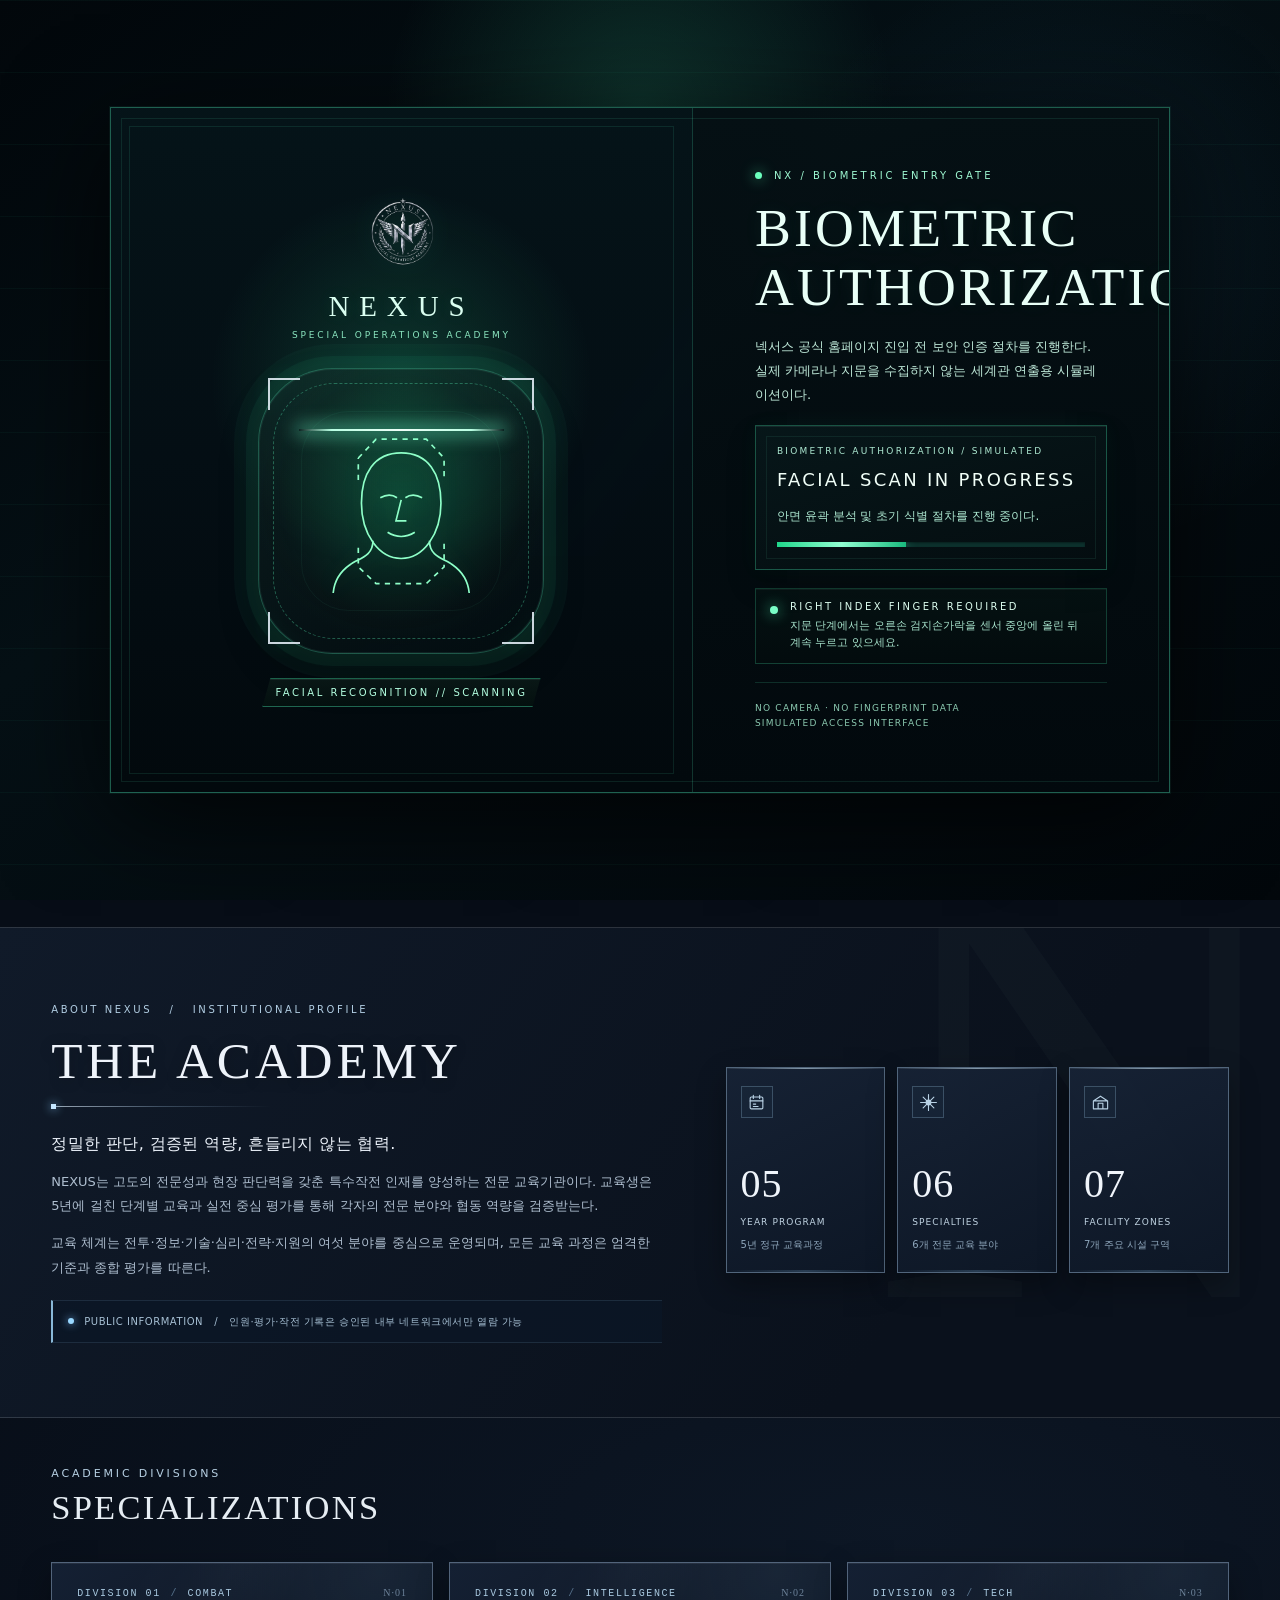
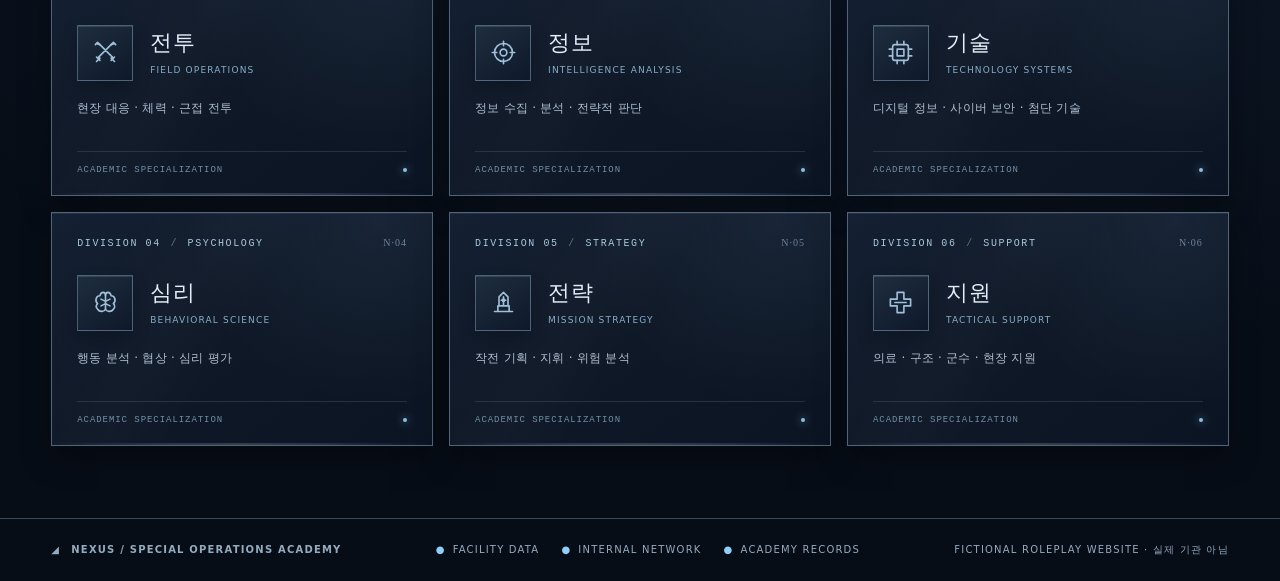
==== index.html @ c15af8bb "Update index.html" ====
<!doctype html><html lang="ko"><head><meta charset="UTF-8"><meta name="viewport" content="width=device-width,initial-scale=1"><meta name="description" content="NEXUS Special Operations Academy — fictional immersive academy website"><title>NEXUS | Special Operations Academy</title><style>
:root{color-scheme:dark;--navy:#070d17;--panel:#101927;--edge:#394a5c;--steel:#d9e1eb;--blue:#99bed8}*{box-sizing:border-box}html{scroll-behavior:smooth}body{margin:0;background:#070d17;color:#e6edf3;font-family:system-ui,-apple-system,'Pretendard','Noto Sans KR',sans-serif}a{color:inherit;text-decoration:none}button{font:inherit;cursor:pointer}button:focus-visible,a:focus-visible{outline:2px solid #addcff;outline-offset:3px}.header{height:74px;border-bottom:1px solid #ffffff26;display:flex;align-items:center;justify-content:space-between;padding:0 clamp(18px,4vw,68px);background:#080e18f5;gap:18px;position:sticky;top:0;z-index:40;backdrop-filter:blur(14px);overflow:visible}.identity{display:flex;align-items:center;gap:13px;min-width:0}.identity img{width:52px;height:52px;object-fit:contain;object-position:center;display:block;padding:4px}.identity strong{display:block;font:25px Georgia,serif;letter-spacing:.23em;font-weight:400}.identity small{display:block;letter-spacing:.2em;font-size:8px;color:#adbfcb}.navigation{display:flex;align-items:center;gap:clamp(15px,2vw,32px);font-size:12px;color:#b6c5d2}.navigation a:hover{color:white}.access{border:1px solid #778a9e;padding:12px 19px;white-space:nowrap;color:#f0f4f8;font-size:12px;background:#17203170}.access:hover,.primary:hover{background:#284258}.menu{display:none;color:white;background:transparent;border:1px solid #4d6578;padding:7px 10px}.wrap{max-width:1450px;margin:auto;padding:0 clamp(20px,4vw,62px)}.kicker{font-size:11px;letter-spacing:.28em;color:#a9bfd0}.outline-button{padding:13px 24px;border:1px solid #8da6b8;background:#0c1928ad;letter-spacing:.08em;font-size:12px;display:inline-flex;align-items:center;gap:20px}.outline-button:hover{background:#24415a}.section-heading{padding:50px 0 23px;display:flex;align-items:end;justify-content:space-between;gap:15px}.section-heading h2{font:32px Georgia,serif;letter-spacing:.08em;font-weight:400;margin:7px 0}.section-heading p{font-size:12px;color:#a7b6c6}.footer{border-top:1px solid #38485d;display:flex;flex-wrap:wrap;gap:12px;align-items:center;justify-content:space-between;padding:24px clamp(20px,4vw,68px);color:#94aabf;font-size:10px;letter-spacing:.12em}.foot-dots{display:flex;gap:22px;flex-wrap:wrap}.foot-dots span:before{content:'●';color:#8fcefa;margin-right:7px}.fiction{font-size:10px;color:#8197aa;line-height:1.6}@media(max-width:970px){.navigation{display:none}.menu{display:block}.navigation.open{display:flex;position:absolute;top:74px;right:0;left:0;flex-direction:column;align-items:stretch;padding:20px;background:#0b1420;border-bottom:1px solid #3c5265}.header{gap:10px}.access{padding:10px}.identity strong{font-size:19px}}@media(max-width:600px){.identity small{display:none}.identity img{width:40px;height:40px;padding:3px}.identity strong{font-size:17px}.header{height:65px}.navigation.open{top:65px}.access{font-size:10px;padding:9px}.section-heading h2{font-size:25px}}

.hero{min-height:575px;position:relative;background:#07101a;overflow:hidden;border-bottom:1px solid #35475a}.hero-img{position:absolute;inset:0 0 0 38%;background:url('images/site/academy-exterior.webp') center center/cover no-repeat;filter:saturate(.72)}.hero:after{content:'';position:absolute;inset:0;background:linear-gradient(90deg,#070d19 4%,#0c1421f5 33%,#091522b0 57%,#00000015 100%),linear-gradient(0deg,#060d18 0%,transparent 45%)}.hero-content{position:relative;z-index:1;padding:95px clamp(20px,7vw,118px) 100px;max-width:920px}.brand-large{display:flex;align-items:center;gap:24px}.brand-large img{width:165px;max-width:28vw;object-fit:contain;filter:drop-shadow(0 0 25px #ffffff13)}.brand-large h1{font:clamp(47px,6.5vw,87px) Georgia,serif;font-weight:400;letter-spacing:.16em;margin:0}.brand-large p{letter-spacing:.34em;color:#b6c0ce;font-size:10px}.hero h2{font-size:clamp(23px,2.7vw,34px);font-weight:500;margin:37px 0 12px}.hero-copy{color:#bac7d2;font-size:13px;line-height:1.9;max-width:490px}.hero-actions{display:flex;gap:12px;flex-wrap:wrap;margin-top:27px}.primary{border:1px solid #adc5db;background:#2b455c;color:#f4f8ff;padding:15px 24px;font-size:12px;letter-spacing:.07em}.tiles{display:grid;grid-template-columns:repeat(5,minmax(0,1fr));gap:10px;padding-top:23px;padding-bottom:32px}.tile{min-width:0;background:#101826;border:1px solid #455267;transition:transform .2s,border-color .2s}.tile:hover{transform:translateY(-4px);border-color:#9bc6e4}.tile img{width:100%;height:175px;object-fit:cover;filter:saturate(.62)}.tile-text{padding:17px 14px;display:flex;justify-content:space-between;gap:5px;align-items:center}.tile strong{font-size:14px}.tile small{display:block;margin-top:5px;color:#93a7bb;font-size:9px;letter-spacing:.09em} .tile-icon{color:#9cc3de}.about{border-top:1px solid #ffffff22;border-bottom:1px solid #ffffff22;background:linear-gradient(145deg,#101927,#0a111c);padding:55px 0}.about-grid{display:grid;grid-template-columns:1.1fr 1fr;gap:70px;align-items:center}.about h2{font:clamp(30px,4vw,54px) Georgia,serif;font-weight:400;letter-spacing:.06em;margin:12px 0 26px}.about p{font-size:14px;color:#afbfce;line-height:2}.about-list{display:grid;grid-template-columns:repeat(3,1fr);gap:12px}.about-list>div{border:1px solid #364a60;background:#111e2f;padding:27px 18px}.about-list b{font:29px Georgia,serif;display:block}.about-list span{font-size:10px;color:#a4b5c3}.divisions{display:grid;grid-template-columns:repeat(3,1fr);gap:12px;margin-bottom:56px}.division{padding:24px;border:1px solid #36485e;background:#101927}.division span{display:block;font-size:11px;letter-spacing:.2em;color:#9fc0d8}.division h3{font-size:18px;font-weight:500;margin:13px 0 7px}.division p{font-size:12px;line-height:1.8;color:#9eb1c1;margin:0}@media(max-width:950px){.tiles{grid-template-columns:repeat(3,1fr)}.about-grid{grid-template-columns:1fr;gap:20px}.hero-img{left:15%}}@media(max-width:650px){.tiles{grid-template-columns:repeat(2,1fr)}.tile img{height:145px}.divisions{grid-template-columns:1fr}.hero{min-height:560px}.hero-img{left:0;opacity:.48}.hero-content{padding-top:84px}.brand-large{gap:12px}.brand-large img{width:91px}.brand-large h1{font-size:43px}.brand-large p{font-size:7px}.about-list{grid-template-columns:repeat(3,1fr)}.about-list>div{padding:16px 10px}.about-list b{font-size:23px}}

/* v4.1 — Visual Refinement: clean brand, brighter architecture, compact hero */
.header{height:70px;background:#080e18ed;box-shadow:0 6px 28px #0004}
.identity img{width:45px;height:45px;object-fit:contain}
.hero{min-height:474px;background:#0a121e}
.hero-img{inset:0 0 0 34%;background-position:center 44%;filter:brightness(1.23) contrast(1.035) saturate(.78)}
.hero:after{background:linear-gradient(90deg,#080e19 0%,#0b1420f5 27%,#0a1320b8 45%,#0a142141 66%,#07101a08 100%),linear-gradient(0deg,#08101a66 0%,transparent 24%)}
.hero-content{padding:66px clamp(20px,6vw,105px) 64px;max-width:790px}
.brand-large{gap:23px}
.brand-large img{width:141px;max-width:23vw;aspect-ratio:1;object-fit:contain;filter:drop-shadow(0 5px 24px #b2cfe51c)}
.brand-large h1{font-size:clamp(48px,5.5vw,74px);letter-spacing:.14em;text-shadow:0 3px 25px #050a1099}
.brand-large p{font-size:9px;letter-spacing:.26em}
.hero h2{font-size:clamp(21px,2.1vw,29px);margin:27px 0 10px;letter-spacing:.015em}
.hero-copy{font-size:12.5px;line-height:1.85;color:#d0d9e3;max-width:460px}
.hero-actions{margin-top:23px}
.hero-actions a{transition:background .2s,box-shadow .2s,transform .2s}
.hero-actions a:hover{box-shadow:0 0 18px #8ccaff3a;transform:translateY(-2px)}
.navigation a{transition:color .2s,text-shadow .2s}
.navigation a:hover{text-shadow:0 0 14px #9ad8ff80}
.tiles{padding-top:14px}
.tile{position:relative;overflow:hidden;box-shadow:0 7px 25px #0002}
.tile:after{content:'';position:absolute;bottom:0;left:25%;right:25%;height:1px;background:#88caff70;opacity:0;transition:opacity .2s}
.tile:hover:after{opacity:1}
.tile img{display:block;transition:transform .35s ease,filter .35s ease}
.tile:hover img{transform:scale(1.04);filter:saturate(.8) brightness(1.13)}
@media(max-width:970px){.hero-img{left:16%}.header{height:70px}.navigation.open{top:70px}}
@media(max-width:650px){.hero{min-height:540px}.hero-img{inset:0;opacity:.78;background-position:60% 50%}.hero:after{background:linear-gradient(90deg,#08101aeF 0%,#08101aC8 57%,#08101a70 100%),linear-gradient(0deg,#08101adf 0%,transparent 55%)}.hero-content{padding:85px 23px 55px}.brand-large img{width:90px;max-width:none}.brand-large h1{font-size:44px}.brand-large p{font-size:7px}.hero h2{margin-top:32px}.tiles{padding-top:16px}}
@media(prefers-reduced-motion:reduce){.tile,.tile img,.navigation a,.hero-actions a{transition:none}}

/* NEXUS 4.2 — editorial refinement / immersive interface */
:root{--ice:#b3d9f2;--midnight:#080f1a}
body{background:radial-gradient(ellipse 90% 20% at 70% 70%,#13223577,transparent),#070d17}
.header{height:72px;border-bottom:1px solid #9ab7d02c;box-shadow:0 5px 28px #030811aa}
.identity img{width:48px;height:48px;filter:drop-shadow(0 0 9px #8baec72a)}
.navigation a{position:relative;padding:27px 0 25px;letter-spacing:.035em}
.navigation a:after{content:'';position:absolute;bottom:0;left:15%;right:15%;height:1px;background:#a9d5f5;opacity:0;transform:scaleX(.45);transition:opacity .25s,transform .25s;box-shadow:0 0 10px #9ed1f3}
.navigation a:hover:after,.navigation a[aria-current=page]:after{opacity:1;transform:scaleX(1)}
.navigation a[aria-current=page]{color:#eef6ff}
.access{border-color:#6a8299;background:linear-gradient(110deg,#152538aa,#0a1422aa);transition:border-color .2s,box-shadow .2s}
.access:hover{border-color:#accfe6;box-shadow:0 0 18px #a7d4f522}
.hero{min-height:510px;isolation:isolate}
.hero-img{inset:0 0 0 33%;background-position:50% 42%;filter:brightness(1.24) contrast(1.06) saturate(.75);transform:scale(1.015)}
.hero:after{background:linear-gradient(90deg,#070d18 0%,#0a1421fa 24%,#0a1626d7 39%,#09172669 60%,#07101905 100%),linear-gradient(0deg,#07101ac9 0%,transparent 19%,transparent 85%,#060c1422 100%)}
.hero-content{padding:66px clamp(24px,5.6vw,105px) 57px;max-width:835px}
.hero-overline{display:flex;align-items:center;gap:11px;font-size:10px;letter-spacing:.22em;color:#9cc6df;margin-bottom:29px}
.hero-overline:before{content:'';width:27px;height:1px;background:#8bbbd7;box-shadow:0 0 10px #8bbbd7}
.brand-large{gap:23px}
.brand-large img{width:142px;max-width:25vw;opacity:.95}
.brand-large h1{font-size:clamp(48px,5.7vw,77px);letter-spacing:.15em}
.hero h2{font-size:clamp(25px,2.5vw,35px);letter-spacing:.075em;margin:30px 0 13px;font-weight:400}
.hero-copy{line-height:2;font-size:13px;color:#d6e1ea}
.hero-actions{margin-top:27px}
.hero-actions a{min-width:171px;justify-content:space-between;letter-spacing:.08em}
.primary{background:linear-gradient(105deg,#34516a,#263d54);border-color:#96bad4}
.hero-caption{position:absolute;bottom:22px;right:clamp(20px,3vw,56px);z-index:2;font-size:9px;letter-spacing:.15em;color:#d6e6f0bd;text-shadow:0 1px 7px #000}
.statusbar{border-bottom:1px solid #52667d64;background:linear-gradient(90deg,#0b1422,#101d2e,#0a1421);}
.status-inner{min-height:55px;display:flex;align-items:center;justify-content:space-between;gap:15px;flex-wrap:wrap;padding:12px clamp(20px,4vw,68px);max-width:1600px;margin:0 auto}
.status-title{font-family:Georgia,serif;font-size:14px;letter-spacing:.13em;color:#e3edf4;white-space:nowrap}
.status-items{display:flex;gap:clamp(12px,2.7vw,38px);flex-wrap:wrap}
.status-items span{color:#a9bdce;font-size:9px;letter-spacing:.1em;white-space:nowrap}
.status-items span:before{content:'';display:inline-block;width:5px;height:5px;background:#a2d7ff;border-radius:50%;margin-right:10px;box-shadow:0 0 8px #91cdfa}
.status-level{font-size:10px;letter-spacing:.2em;color:#a8c6dd;white-space:nowrap}
.section-heading{padding:44px 0 21px}
.section-heading h2{font-size:clamp(26px,2.7vw,37px)}
.tiles{gap:13px;padding-top:8px;padding-bottom:54px}
.tile{background:#111c2b;border-color:#3f5067;box-shadow:0 15px 34px #01060e66}
.tile:before{content:'';position:absolute;inset:0;z-index:1;pointer-events:none;border-top:1px solid #b2d3e835;opacity:.8}
.tile img{height:190px;filter:brightness(.87) saturate(.7)}
.tile:hover{box-shadow:0 14px 33px #000a,0 0 22px #88bff02b}
.tile-text{min-height:78px;padding:17px 14px}
.tile small{font-size:9px;line-height:1.5}
.tile-index{font:10px Georgia,serif;color:#9bb9ca;margin-right:6px;opacity:.8}
.about{position:relative;overflow:hidden}
.about:before{content:'N';position:absolute;right:-32px;top:-190px;font:600px Georgia,serif;color:#d5e7f406;pointer-events:none}
.about-list>div{transition:background .2s,border-color .2s}
.about-list>div:hover{background:#183048;border-color:#769eb9}
.division{transition:border-color .2s,transform .2s,background .2s}
.division:hover{border-color:#84b9d9;background:#15283d;transform:translateY(-3px)}
.division h3{color:#eaf2fa}
@media(max-width:970px){.navigation a{padding:10px 0}.hero-img{left:16%}.hero-content{max-width:730px}.status-inner{justify-content:center}}
@media(max-width:650px){.hero{min-height:575px}.hero-content{padding:50px 23px 58px}.hero-overline{font-size:8px;margin-bottom:22px}.hero-img{inset:0;opacity:.8}.hero:after{background:linear-gradient(90deg,#07101aef 0%,#07101adb 50%,#07101a77 100%),linear-gradient(0deg,#07101ad7 0%,transparent 65%)}.brand-large{gap:12px}.brand-large img{width:94px}.brand-large h1{font-size:clamp(37px,10vw,47px)}.brand-large p{letter-spacing:.15em}.hero h2{margin-top:34px;font-size:25px}.hero-caption{display:none}.status-inner{align-items:flex-start;justify-content:flex-start;padding:17px 23px}.status-items{gap:12px 20px}.status-level{display:none}.tiles{gap:10px}.tile img{height:137px}.tile-text{min-height:88px;padding:12px 10px}.tile strong{font-size:12px}.tile small{font-size:8px}.section-heading{align-items:flex-start;flex-direction:column}.section-heading p{margin:0}}
@media(prefers-reduced-motion:reduce){.navigation a:after,.division,.access{transition:none}}

/* v4.3 — exact hero size, image framing and safe emblem padding */
@media(min-width:971px){
.hero{min-height:0;height:392px;max-height:392px}
.hero-content{box-sizing:border-box;height:100%;padding:24px clamp(30px,4.6vw,82px) 22px;display:flex;flex-direction:column;justify-content:center;max-width:730px}
.hero-overline{margin-bottom:10px;font-size:10px}
.brand-large{gap:10px;flex-shrink:0}
.brand-large img{width:96px;height:96px;max-width:none;object-fit:contain;object-position:center;opacity:1;flex-shrink:0;padding:8px;background:transparent}
.brand-large h1{font-size:clamp(44px,4.5vw,66px);letter-spacing:.11em;line-height:1.02}
.brand-large p{margin-top:8px;font-size:8px;letter-spacing:.22em}
.hero h2{margin:14px 0 6px;font-size:clamp(22px,1.95vw,29px);line-height:1.15}
.hero-copy{font-size:11.5px;line-height:1.52;margin:0;max-width:450px}
.hero-actions{margin-top:12px}
.hero-actions a{padding:10px 16px;font-size:11px}
.hero-caption{bottom:10px;font-size:8px}
}
.hero-img{inset:0 0 0 36%;background-position:center 45%;background-size:cover;filter:brightness(1.02) contrast(1.03);transform:none}
.hero:after{background:linear-gradient(90deg,#070d18 0%,#08111cf2 24%,#08111dc9 41%,#07111b52 60%,#07101900 84%),linear-gradient(0deg,#070d184d 0%,transparent 18%)}
.identity img{object-fit:contain;overflow:visible}
@media (min-width:651px) and (max-width:970px){.hero{min-height:0;height:420px;max-height:420px}.hero-content{padding:28px 26px 24px}.brand-large img{width:86px;height:86px;object-fit:contain}.brand-large h1{font-size:48px}.hero h2{font-size:24px}}
@media(max-width:650px){.hero{height:auto;min-height:0}.hero-content{padding:48px 20px 42px}.hero-img{inset:0;filter:none;transform:none;background-position:62% 48%}.hero:after{background:linear-gradient(90deg,#07101aef 0%,#07101ae5 45%,#07101a9d 100%),linear-gradient(0deg,#07101ac7 0%,transparent 45%)}.brand-large img{width:80px;height:80px;object-fit:contain}.brand-large h1{font-size:38px}.hero-copy{font-size:11.5px;line-height:1.55}.hero-actions a{padding:10px 14px}}

/* NEXUS v4.5: final overrides — genuine compact banner, independent logo sizing */
.header .identity{gap:11px;flex-shrink:0;overflow:visible}
.header .identity img{display:block;width:48px;height:48px;min-width:48px;padding:0;object-fit:contain;object-position:center;flex-shrink:0}
.hero{height:340px !important;min-height:340px !important;max-height:340px !important;overflow:hidden}
.hero-img{inset:0 0 0 33%;background-image:url('images/site/academy-entrance-hq.png');background-size:cover;background-position:48% 50%;filter:none;transform:none}
.hero:after{background:linear-gradient(90deg,#070d18 0%,#08111cfb 24%,#08111dd9 40%,#07111b65 61%,#07101900 88%)}
.hero-content{height:100%;padding:18px clamp(28px,4.4vw,75px) 20px;max-width:720px;justify-content:center;overflow:visible}
.hero-overline{margin-bottom:8px;font-size:9px;line-height:1.2}
.brand-large{gap:10px;align-items:center;overflow:visible}
.brand-large img{display:block;width:104px;height:104px;min-width:104px;max-width:none;padding:0;object-fit:contain;object-position:center;filter:none;flex-shrink:0}
.brand-large h1{font-size:clamp(42px,4.1vw,62px);line-height:1;letter-spacing:.12em}
.brand-large p{font-size:8px;letter-spacing:.2em;margin:7px 0 0}
.hero h2{margin:9px 0 6px;font-size:clamp(21px,1.85vw,27px);line-height:1.12}
.hero-copy{font-size:11px;line-height:1.5;margin:0}
.hero-actions{margin-top:11px;gap:10px}
.hero-actions a{padding:9px 15px;font-size:11px;min-width:154px}
.hero-caption{bottom:10px;font-size:8px}
@media(min-width:651px) and (max-width:970px){
 .hero{height:365px !important;min-height:365px !important;max-height:365px !important}
 .hero-content{padding:18px 26px 20px;max-width:650px}
 .hero-img{inset:0 0 0 26%}
 .brand-large img{width:90px;height:90px;min-width:90px}
 .brand-large h1{font-size:49px}
}
@media(max-width:650px){
 .header .identity img{width:38px;height:38px;min-width:38px}
 .hero{height:auto !important;min-height:410px !important;max-height:none !important}
 .hero-img{inset:0;background-position:58% 50%;opacity:.7}
 .hero:after{background:linear-gradient(90deg,#07101af7 0%,#07101ae5 52%,#07101a9d 100%),linear-gradient(0deg,#07101acb,transparent 55%)}
 .hero-content{min-height:410px;padding:38px 21px 42px;max-width:100%}
 .hero-overline{font-size:8px;margin-bottom:13px}
 .brand-large img{width:81px;height:81px;min-width:81px}
 .brand-large h1{font-size:clamp(36px,9.8vw,45px)}
 .brand-large p{font-size:7px;letter-spacing:.12em}
 .hero h2{margin-top:18px;font-size:23px}
 .hero-copy{font-size:11px}
 .hero-actions a{min-width:0;padding:10px 13px}
}

/* v4.6 — remove status strip and slogan; display a complete seal */
.hero{height:332px!important;min-height:332px!important;max-height:332px!important}
.hero-content{padding-top:22px!important;padding-bottom:19px!important;justify-content:center}
.hero-overline{margin-bottom:14px!important}
.brand-large{gap:12px!important}
.brand-large img{width:104px!important;height:104px!important;min-width:104px!important;padding:0!important;object-fit:contain!important;filter:drop-shadow(0 2px 8px #d9e9f31b)!important}
.hero-copy{margin-top:18px!important;font-size:12px!important;line-height:1.75!important}
.hero-actions{margin-top:16px!important}
.header .identity img{width:54px!important;height:54px!important;min-width:54px!important;padding:0!important;object-fit:contain!important;filter:none!important}
.identity{gap:12px}
@media(min-width:651px) and (max-width:970px){.hero{height:350px!important;min-height:350px!important;max-height:350px!important}.brand-large img{width:90px!important;height:90px!important;min-width:90px!important}}
@media(max-width:650px){.hero{height:auto!important;min-height:360px!important;max-height:none!important}.hero-content{padding:44px 22px 46px!important}.brand-large img{width:80px!important;height:80px!important;min-width:80px!important}.header .identity img{width:42px!important;height:42px!important;min-width:42px!important}.hero-copy{margin-top:17px!important}}

/* v4.7 — metallic NEXUS wordmark refinement (reference-inspired).
   CSS text, not a raster crop: remains crisp at all screen sizes. */
.identity strong,
.brand-large h1{
  font-family: "Palatino Linotype", "Book Antiqua", "Times New Roman", Georgia, serif !important;
  font-weight: 400 !important;
  background:linear-gradient(165deg,#f9fbff 5%,#c9d0db 35%,#eef2f8 53%,#8d98aa 80%,#e6eaf0 100%);
  -webkit-background-clip:text;
  background-clip:text;
  color:transparent !important;
  -webkit-text-fill-color:transparent;
  text-shadow:none !important;
  filter:drop-shadow(0 2px 2px rgba(0,0,0,.36));
}
.identity strong{
  font-size:26px !important;
  letter-spacing:.29em !important;
  line-height:1.12 !important;
  white-space:nowrap;
}
.brand-large h1{
  font-size:clamp(48px,4.35vw,68px) !important;
  letter-spacing:.245em !important;
  line-height:1.14 !important;
  padding:0 .06em 3px 0;
  white-space:nowrap;
}
.identity small,
.brand-large p{
  letter-spacing:.26em !important;
  color:#b8c6d5 !important;
}
@media (min-width:651px) and (max-width:970px){
  .brand-large h1{font-size:clamp(40px,5.3vw,55px)!important;letter-spacing:.18em!important}
  .identity strong{font-size:21px!important;letter-spacing:.2em!important}
}
@media(max-width:650px){
  .brand-large h1{font-size:clamp(35px,9vw,45px)!important;letter-spacing:.10em!important}
  .identity strong{font-size:17px!important;letter-spacing:.18em!important}
}


/* v4.8 / custom metallic wordmark / image-based, not a generic typeface */
.header .identity{gap:10px!important;align-items:center}
.header .identity .metal-wordmark-header{display:block;width:202px;height:auto;max-height:58px;object-fit:contain;object-position:left center;padding:0;min-width:0;filter:drop-shadow(0 1px 4px #c9d7e522)}
.brand-large{gap:14px!important;align-items:center;min-width:0}
.brand-large .metal-wordmark-hero{display:block;width:min(385px,38vw);height:auto;max-height:150px;max-width:none;min-width:0;padding:0;object-fit:contain;object-position:left center;filter:drop-shadow(0 0 12px #a6b9cf25)}
@media (min-width:651px) and (max-width:1100px){.header .identity .metal-wordmark-header{width:156px}.brand-large .metal-wordmark-hero{width:min(310px,39vw)}}
@media(max-width:650px){.header .identity{gap:5px!important}.header .identity .metal-wordmark-header{width:130px;max-height:43px}.brand-large .metal-wordmark-hero{width:min(245px,58vw);max-height:112px}.brand-large{gap:6px!important}}

/* v4.9: override older generic img !important rules; no squashed wordmarks */
.header .identity img.metal-wordmark-header{
 width:175px!important;height:auto!important;min-width:0!important;max-width:175px!important;max-height:55px!important;
 aspect-ratio:auto!important;object-fit:contain!important;object-position:left center!important;padding:0!important;
 display:block!important;flex-shrink:0!important;
}
.brand-large img.metal-wordmark-hero{
 width:327px!important;height:auto!important;min-width:0!important;max-width:327px!important;max-height:135px!important;
 aspect-ratio:auto!important;object-fit:contain!important;object-position:left center!important;padding:0!important;
 display:block!important;flex-shrink:1!important;
}
@media(min-width:651px) and (max-width:1100px){
 .header .identity img.metal-wordmark-header{width:138px!important;max-width:138px!important}
 .brand-large img.metal-wordmark-hero{width:285px!important;max-width:285px!important}
}
@media(max-width:650px){
 .header .identity img.metal-wordmark-header{width:106px!important;max-width:106px!important;max-height:44px!important}
 .brand-large img.metal-wordmark-hero{width:min(216px,51vw)!important;max-width:51vw!important;max-height:100px!important}
}

/* v4.14 — ACADEMY DIRECTORY / premium metallic control cards */
.tiles{
  gap:18px;
  padding-top:16px;
  padding-bottom:64px;
}
.tile{
  position:relative;
  isolation:isolate;
  min-width:0;
  overflow:hidden;
  display:flex;
  flex-direction:column;
  background:linear-gradient(160deg,#111b2b 0%,#0a1220 100%);
  border:1px solid #506176;
  box-shadow:inset 0 1px 0 #ebf6ff10, 0 14px 32px #0006;
  transition:transform .32s ease, border-color .32s ease, box-shadow .32s ease;
}
.tile::before{
  content:"";
  position:absolute;
  inset:0;
  pointer-events:none;
  z-index:6;
  background:linear-gradient(125deg,transparent 0%,transparent 35%,#eaf6ff18 49%,transparent 62%,transparent 100%);
  transform:translateX(-140%);
  transition:transform .75s cubic-bezier(.2,.7,.2,1), opacity .3s ease;
  opacity:.0;
}
.tile::after{
  content:"";
  position:absolute;
  inset:0;
  z-index:0;
  pointer-events:none;
  background:
    radial-gradient(circle at 14% 12%, #84bde218 0%, transparent 34%),
    linear-gradient(180deg, #ffffff06 0%, transparent 22%),
    linear-gradient(180deg, transparent 65%, #8ebad515 100%);
  opacity:.8;
}
.tile:hover,.tile:focus-visible{
  transform:translateY(-8px);
  border-color:#b6d7ef;
  box-shadow:0 24px 44px #000a, 0 0 24px #8ebde330, inset 0 1px 0 #f7fbff16;
}
.tile:hover::before,.tile:focus-visible::before{
  transform:translateX(140%);
  opacity:1;
}
.tile-image{
  position:relative;
  overflow:hidden;
  height:198px;
  background:#111a27;
}
.tile-image::before{
  content:"";
  position:absolute;
  inset:0;
  z-index:2;
  pointer-events:none;
  background:
    linear-gradient(180deg,#d7eeff12 0%, transparent 16%),
    linear-gradient(180deg,transparent 0%,transparent 58%,#08111fd8 100%);
}
.tile-image::after{
  content:"";
  position:absolute;
  left:0; top:0; bottom:0;
  width:4px;
  z-index:3;
  background:linear-gradient(180deg,#dcefff 0%,#88b6d6 38%,#0f1e31 100%);
  box-shadow:0 0 14px #8ec4e744;
  opacity:.7;
}
.tile-image img{
  display:block;
  width:100%;
  height:100%;
  object-fit:cover;
  filter:brightness(.9) saturate(.66) contrast(1.02);
  transform:scale(1.001);
  transition:transform .55s cubic-bezier(.2,.7,.2,1), filter .35s ease;
}
.tile:hover .tile-image img,.tile:focus-visible .tile-image img{
  transform:scale(1.06);
  filter:brightness(1.04) saturate(.82) contrast(1.04);
}
.tile-text{
  position:relative;
  z-index:3;
  min-height:112px;
  display:flex;
  align-items:center;
  padding:18px 18px 18px;
  border-top:1px solid #6d83984d;
  background:linear-gradient(180deg,#101a29 0%,#0b1320 100%);
}
.tile-text::before{
  content:"";
  position:absolute;
  left:18px; right:18px; top:0;
  height:1px;
  background:linear-gradient(90deg,transparent,#cfe7fb6b 50%,transparent);
}
.tile-head{
  display:flex;
  align-items:center;
  gap:13px;
  min-width:0;
  width:100%;
}
.tile-icon{
  width:46px;
  height:46px;
  flex:0 0 46px;
  display:grid;
  place-items:center;
  color:#f2f8ff;
  border:1px solid #a6c6de72;
  background:
    linear-gradient(180deg,#1a2a3d 0%,#0f1927 55%,#0a1420 100%);
  box-shadow:
    inset 0 1px 0 #f5fbff24,
    inset 0 -10px 18px #00000040,
    0 0 0 1px #ffffff05,
    0 10px 18px #00000026;
  transition:border-color .32s ease, box-shadow .32s ease, transform .32s ease;
}
.tile-icon svg{
  width:20px;
  height:20px;
  stroke:currentColor;
  fill:none;
  stroke-width:1.8;
  stroke-linecap:round;
  stroke-linejoin:round;
  filter:drop-shadow(0 0 4px #dcefff18);
}
.tile:hover .tile-icon,.tile:focus-visible .tile-icon{
  transform:translateY(-1px);
  border-color:#cfe6f8;
  box-shadow:
    inset 0 1px 0 #ffffff30,
    inset 0 -10px 18px #00000035,
    0 0 0 1px #ffffff07,
    0 0 20px #7fb7dd2c,
    0 12px 24px #00000030;
}
.tile-label{
  min-width:0;
  display:flex;
  flex-direction:column;
  gap:6px;
}
.tile-text strong{
  display:block;
  font-family:"Pretendard","Noto Sans KR","Malgun Gothic","Apple SD Gothic Neo",sans-serif;
  font-size:16px;
  font-weight:300;
  letter-spacing:.055em;
  line-height:1.45;
  color:#d9e3ed;
  text-shadow:none;
}
.tile-text small{
  display:block;
  font-family:"Inter","Pretendard","Noto Sans KR",system-ui,sans-serif;
  font-size:9px;
  font-weight:400;
  line-height:1.5;
  letter-spacing:.12em;
  text-transform:uppercase;
  color:#8eaabd;
}
@media(max-width:950px){
  .tiles{gap:12px}
  .tile-image{height:182px}
}
@media(max-width:650px){
  .tiles{gap:10px;padding-bottom:46px}
  .tile-image{height:138px}
  .tile-text{min-height:88px;padding:12px}
  .tile-icon{width:36px;height:36px;flex-basis:36px}
  .tile-icon svg{width:16px;height:16px}
  .tile-text strong{font-size:12px;font-weight:300;letter-spacing:.025em}
  .tile-text small{font-size:8px;letter-spacing:.06em}
}
@media(prefers-reduced-motion:reduce){
  .tile,.tile::before,.tile::after,.tile-image img,.tile-icon{transition:none!important}
}

/* v4.16: internal card photo clean crop + aligned titles */
.tiles .tile-text {
  min-height: 112px;
  padding: 20px 18px 16px;
  align-items: flex-start;
}
.tiles .tile-head {
  align-items: flex-start;
  gap: 13px;
}
.tiles .tile-icon {
  margin-top: 0;
}
.tiles .tile-label {
  display: flex;
  flex-direction: column;
  justify-content: flex-start;
  gap: 6px;
  padding-top: 1px;
}
.tiles .tile-text strong {
  font-weight: 300;
  line-height: 26px;
  min-height: 26px;
  margin: 0;
}
.tiles .tile-text small {
  margin: 0;
  line-height: 15px;
  min-height: 30px;
}
/* Crop only the two captions baked into the original ID-card photo.
   The agent badge and equipment remain intact; source photo is unchanged. */
.tile-image.agent-id-photo img {
  transform: scale(1.38);
  transform-origin: 50% 50%;
  object-position: center;
}
.tile:hover .tile-image.agent-id-photo img,
.tile:focus-visible .tile-image.agent-id-photo img {
  transform: scale(1.43);
}
@media(max-width:650px) {
  .tiles .tile-text { min-height: 89px; padding: 12px 10px 10px; }
  .tiles .tile-head { gap: 9px; }
  .tiles .tile-label { gap: 4px; padding-top: 0; }
  .tiles .tile-text strong { line-height: 20px; min-height: 20px; }
  .tiles .tile-text small { line-height: 12px; min-height: 24px; }
}

/* v4.17 — ACADEMY institutional dossier; preserves the hero and directory */
.academy-profile{padding:70px 0 74px;background:linear-gradient(125deg,#101a29 0%,#0a111c 72%);}
.academy-profile .about-grid{grid-template-columns:minmax(0,1.14fr) minmax(0,.94fr);gap:clamp(34px,5vw,92px);align-items:center;position:relative;z-index:1}
.academy-profile:before{right:-24px;top:-178px;opacity:.9}
.academy-brief{min-width:0}
.academy-brief .kicker{color:#b2cee3;font-size:10px;letter-spacing:.26em}
.academy-brief h2{margin:14px 0 16px;font-size:clamp(37px,4vw,57px);letter-spacing:.075em;color:#eef3fa;text-shadow:0 2px 14px #0004}
.academy-rule{width:220px;height:1px;background:linear-gradient(90deg,#d8e8f7b0,#8faecb57,transparent);margin-bottom:24px;position:relative}
.academy-rule span{position:absolute;left:0;top:-2px;width:5px;height:5px;background:#c4e6ff;box-shadow:0 0 10px #8acdfa}
.academy-brief .academy-lead{font-size:16px;font-weight:450;letter-spacing:.025em;color:#eef4fc;line-height:1.65;margin:0 0 13px}
.academy-brief p:not(.academy-lead){font-size:13px;line-height:1.85;color:#afbfd0;margin:0 0 13px;max-width:690px}
.academy-access-note{display:flex;align-items:flex-start;gap:10px;margin-top:20px;padding:12px 15px;background:#0b1726b0;border-left:2px solid #89b8d8;border-top:1px solid #5e7f9b36;border-bottom:1px solid #5e7f9b36;font-size:10px;line-height:1.7;letter-spacing:.055em;color:#a6bfd3}
.academy-access-dot{margin-top:5px;width:6px;height:6px;border-radius:50%;background:#99d8ff;box-shadow:0 0 9px #78bfff;flex:0 0 6px}
.academy-profile .about-list{grid-template-columns:repeat(3,minmax(0,1fr));gap:12px;align-items:stretch}
.academy-profile .academy-stat{position:relative;min-width:0;min-height:206px;display:flex;flex-direction:column;align-items:flex-start;justify-content:flex-end;padding:19px 14px 20px;border:1px solid #51657b;background:linear-gradient(155deg,#172336e8,#0d1726ed);box-shadow:inset 0 1px 0 #d8eafa12,0 12px 28px #0005;overflow:hidden;transition:border-color .28s,transform .28s,box-shadow .28s,background .28s}
.academy-profile .academy-stat:before{content:'';position:absolute;top:0;left:0;right:0;height:1px;background:linear-gradient(90deg,transparent,#c9e4f590,transparent)}
.academy-profile .academy-stat:after{content:'';position:absolute;left:0;right:0;bottom:0;height:2px;background:linear-gradient(90deg,transparent,#92d0ff,transparent);opacity:.2;transition:opacity .28s,box-shadow .28s}
.academy-stat-icon{position:absolute;left:14px;top:18px;width:32px;height:32px;display:grid;place-items:center;border:1px solid #7a9db85c;background:#1b2a3b70;color:#b9d2e5}
.academy-stat-icon svg{width:19px;height:19px;fill:none;stroke:currentColor;stroke-width:1.4;stroke-linecap:round;stroke-linejoin:round}
.academy-profile .academy-stat b{font:400 40px/1 Georgia,serif;letter-spacing:.025em;color:#f0f5fb;margin:0 0 12px}
.academy-profile .academy-stat span{font:500 9px/1.5 system-ui,sans-serif;letter-spacing:.12em;color:#bfd2e1;white-space:normal}
.academy-profile .academy-stat small{font:400 10px/1.5 system-ui,sans-serif;color:#8fa7bc;margin-top:8px;letter-spacing:0}
.academy-profile .academy-stat:hover{background:linear-gradient(155deg,#22364b,#102137);border-color:#afcde2;transform:translateY(-5px);box-shadow:0 17px 34px #0008,0 0 20px #80b9df31}
.academy-profile .academy-stat:hover:after{opacity:1;box-shadow:0 0 12px #95d2ff}
@media(max-width:1100px){.academy-profile .about-grid{grid-template-columns:1fr;gap:28px}.academy-profile .about-list{max-width:700px}.academy-profile .academy-stat{min-height:165px}}
@media(max-width:650px){.academy-profile{padding:52px 0}.academy-brief h2{font-size:38px}.academy-brief p:not(.academy-lead){font-size:12px}.academy-profile .about-list{gap:8px}.academy-profile .academy-stat{min-height:160px;padding:13px 9px 15px}.academy-stat-icon{top:12px;left:9px;width:28px;height:28px}.academy-stat-icon svg{width:16px;height:16px}.academy-profile .academy-stat b{font-size:31px;margin-bottom:8px}.academy-profile .academy-stat span{font-size:8px;letter-spacing:.05em}.academy-profile .academy-stat small{font-size:9px}.academy-access-note{font-size:9px}}
@media(prefers-reduced-motion:reduce){.academy-profile .academy-stat,.academy-profile .academy-stat:after{transition:none!important}}

/* v4.18 / SPECIALIZATIONS — refined metallic division panels */
#divisions{scroll-margin-top:85px}
#divisions .section-heading{padding-bottom:0;margin-bottom:28px}
#divisions .section-heading h2{font-weight:400;letter-spacing:.065em}
#divisions .section-heading .kicker{letter-spacing:.26em;color:#b6cfe2}
.nx-divisions{gap:16px;margin-bottom:72px;grid-template-columns:repeat(3,minmax(0,1fr))}
.nx-divisions .nx-division{position:relative;isolation:isolate;min-width:0;min-height:234px;padding:23px 25px 18px;overflow:hidden;display:flex;flex-direction:column;background:linear-gradient(145deg,#142033 0%,#101928 42%,#0b1422 100%);border:1px solid #52647b;box-shadow:0 12px 30px #0005,inset 0 1px 0 #ffffff12;transition:transform .3s ease,border-color .3s ease,box-shadow .3s ease,background .3s ease}
.nx-divisions .nx-division:before{content:"";pointer-events:none;position:absolute;z-index:-1;inset:0;background:radial-gradient(circle at 86% 4%,#83bce51e,transparent 48%),linear-gradient(120deg,transparent 15%,#d7efff07 36%,transparent 50%);opacity:.68;transition:opacity .3s ease}
.nx-divisions .nx-division:after{content:"";position:absolute;left:0;right:0;bottom:0;height:2px;background:linear-gradient(90deg,transparent,#96bede 28%,#e0f2ff 50%,#96bede 70%,transparent);opacity:.18;transition:opacity .3s,box-shadow .3s}
.nx-div-upper{display:flex;align-items:center;justify-content:space-between;gap:12px}
.nx-divisions .nx-div-code{font:500 10px/1.5 ui-monospace,SFMono-Regular,Consolas,monospace;letter-spacing:.16em;color:#a8c8df}
.nx-div-code i{font-style:normal;color:#57738d;padding:0 2px}
.nx-divisions .nx-div-mark{font:400 10px/1.2 Georgia,serif;letter-spacing:.1em;color:#6d839a}
.nx-div-core{display:flex;align-items:center;gap:17px;margin-top:24px}
.nx-div-icon{width:53px;height:53px;flex:0 0 53px;display:grid;place-items:center;border:1px solid #93b4cf70;color:#d8e9f7;background:linear-gradient(145deg,#26384a99,#0e192a);box-shadow:inset 0 1px 0 #ffffff20,0 8px 18px #0003;transition:border-color .3s,box-shadow .3s,transform .3s}
.nx-div-icon svg{height:24px;width:24px;stroke:currentColor;fill:none;stroke-width:1.45;stroke-linecap:round;stroke-linejoin:round}
.nx-div-heading{min-width:0}
.nx-divisions .nx-div-heading h3{margin:0 0 6px;font-family:"Pretendard","Noto Sans KR",system-ui,sans-serif;font-weight:350;font-size:22px;letter-spacing:.045em;color:#e4edf7}
.nx-divisions .nx-div-eng{font:500 9px/1.5 system-ui,sans-serif;letter-spacing:.13em;color:#88aeca;display:block}
.nx-divisions .nx-division p{font-size:12px;line-height:1.75;color:#aebed0;margin:17px 0 20px;flex:1;letter-spacing:.02em}
.nx-div-foot{display:flex;align-items:center;justify-content:space-between;border-top:1px solid #7890a339;padding-top:12px;gap:12px}
.nx-divisions .nx-div-foot span:first-child{font:500 9px/1.4 ui-monospace,SFMono-Regular,Consolas,monospace;letter-spacing:.105em;color:#738fa6}
.nx-div-glint{height:4px;width:4px;flex:0 0 4px;border-radius:50%;background:#8ebedf;box-shadow:0 0 8px #75b8e7}
.nx-divisions .nx-division:hover{transform:translateY(-6px);border-color:#a3c9e6;background:linear-gradient(145deg,#1b2d41,#101c2d 64%,#0c1522);box-shadow:0 18px 36px #0008,0 0 19px #5da7d52c}
.nx-divisions .nx-division:hover:before{opacity:1}
.nx-divisions .nx-division:hover:after{opacity:1;box-shadow:0 0 14px #91cdf0}
.nx-divisions .nx-division:hover .nx-div-icon{transform:translateY(-2px);border-color:#d1e7f7;box-shadow:inset 0 1px 0 #ffffff2b,0 0 18px #87c3ec35}
@media(max-width:950px){.nx-divisions{grid-template-columns:repeat(2,minmax(0,1fr))}.nx-divisions .nx-division{min-height:225px}}
@media(max-width:650px){.nx-divisions{grid-template-columns:1fr;gap:12px;margin-bottom:47px}.nx-divisions .nx-division{min-height:198px;padding:19px 20px 16px}.nx-div-core{margin-top:18px}.nx-divisions .nx-division p{margin:13px 0 15px}.nx-div-icon{width:46px;height:46px;flex-basis:46px}.nx-div-icon svg{width:22px;height:22px}.nx-divisions .nx-div-heading h3{font-size:20px}}
@media(prefers-reduced-motion:reduce){.nx-divisions .nx-division,.nx-divisions .nx-division:before,.nx-divisions .nx-division:after,.nx-div-icon{transition:none!important}}

/* v4.19 — correct legacy .division span override: keep all six glyphs centered */
.nx-divisions .nx-division .nx-div-icon {
  display: grid;
  place-items: center;
  justify-items: center;
  align-items: center;
  width: 56px;
  height: 56px;
  flex: 0 0 56px;
  padding: 0;
  line-height: 0;
  box-sizing: border-box;
}
.nx-divisions .nx-division .nx-div-icon svg {
  display: block;
  width: 27px;
  height: 27px;
  margin: 0;
  padding: 0;
  flex: none;
}
@media (max-width: 650px) {
  .nx-divisions .nx-division .nx-div-icon { width: 50px; height: 50px; flex-basis: 50px; }
  .nx-divisions .nx-division .nx-div-icon svg { width: 24px; height: 24px; }
}

/* v4.21 — unified top menu + metallic login/button system */
.header{gap:20px}
.navigation a{font-size:12px;letter-spacing:.04em}
.navigation a[aria-current=page]{color:#f5fbff}

.access{
  position:relative;
  display:inline-flex;
  align-items:center;
  justify-content:center;
  min-width:184px;
  min-height:48px;
  padding:12px 22px;
  border:1px solid #95a7b8 !important;
  color:#f4f8fc !important;
  font-size:11px !important;
  letter-spacing:.22em;
  text-transform:uppercase;
  background:
    linear-gradient(180deg,rgba(53,69,87,.95) 0%,rgba(21,31,47,.94) 45%,rgba(9,16,28,.98) 100%) !important;
  box-shadow:
    inset 0 1px 0 rgba(255,255,255,.22),
    inset 0 -1px 0 rgba(146,165,181,.12),
    0 10px 24px rgba(0,0,0,.25),
    0 0 0 1px rgba(255,255,255,.03);
  transition:transform .24s ease,border-color .24s ease,box-shadow .24s ease,background .24s ease;
}
.access::before{
  content:'';
  position:absolute;
  inset:5px;
  border:1px solid rgba(201,222,239,.16);
  pointer-events:none;
}
.access:hover,
.access:focus-visible{
  transform:translateY(-1px);
  border-color:#c1d5e6 !important;
  box-shadow:
    inset 0 1px 0 rgba(255,255,255,.24),
    inset 0 -1px 0 rgba(146,165,181,.14),
    0 14px 28px rgba(0,0,0,.3),
    0 0 18px rgba(158,206,241,.15);
  background:linear-gradient(180deg,rgba(62,82,102,.98) 0%,rgba(28,41,59,.96) 48%,rgba(10,18,31,.99) 100%) !important;
}

.hero-actions{gap:15px !important;margin-top:18px !important}
.hero-actions .hero-btn{
  position:relative;
  display:inline-flex;
  align-items:center;
  justify-content:space-between;
  gap:18px;
  min-width:205px;
  padding:13px 18px 13px 22px;
  border:1px solid #8fa5b8;
  color:#f4f8fd;
  text-decoration:none;
  background:
    linear-gradient(180deg,rgba(54,71,88,.95) 0%,rgba(19,29,44,.96) 48%,rgba(8,14,24,.99) 100%);
  box-shadow:
    inset 0 1px 0 rgba(255,255,255,.20),
    inset 0 -1px 0 rgba(121,146,166,.12),
    0 14px 26px rgba(0,0,0,.24);
  clip-path:polygon(10px 0,100% 0,calc(100% - 10px) 100%,0 100%);
  transition:transform .24s ease,border-color .24s ease,box-shadow .24s ease,background .24s ease;
}
.hero-actions .hero-btn::before{
  content:'';
  position:absolute;
  inset:5px;
  border:1px solid rgba(208,226,242,.15);
  clip-path:polygon(8px 0,100% 0,calc(100% - 8px) 100%,0 100%);
  pointer-events:none;
}
.hero-actions .hero-btn:hover,
.hero-actions .hero-btn:focus-visible{
  transform:translateY(-2px);
  border-color:#c2d6e5;
  box-shadow:
    inset 0 1px 0 rgba(255,255,255,.24),
    0 18px 28px rgba(0,0,0,.28),
    0 0 20px rgba(148,201,238,.16);
}
.hero-actions .hero-btn-primary{
  background:linear-gradient(180deg,rgba(67,87,108,.98) 0%,rgba(34,51,71,.97) 50%,rgba(10,17,28,.99) 100%);
}
.hero-actions .hero-btn-secondary{
  background:linear-gradient(180deg,rgba(41,55,72,.98) 0%,rgba(17,27,42,.97) 52%,rgba(8,14,24,.99) 100%);
}
.hero-btn-copy strong{
  display:block;
  font-size:13px;
  font-weight:600;
  letter-spacing:.04em;
}
.hero-btn-copy small{
  display:block;
  margin-top:4px;
  font-size:9px;
  color:#aabfd2;
  letter-spacing:.22em;
}
.hero-btn-arrow{
  font-size:18px;
  line-height:1;
  color:#d7e4f1;
  flex:0 0 auto;
}

@media(max-width:970px){
  .access{min-width:0;width:100%;justify-content:center}
  .hero-actions .hero-btn{min-width:0;flex:1 1 220px}
}
@media(max-width:650px){
  .access{font-size:10px !important;letter-spacing:.17em;min-height:44px;padding:10px 16px}
  .hero-actions{gap:10px !important}
  .hero-actions .hero-btn{width:100%;padding:12px 16px 12px 18px}
  .hero-btn-copy strong{font-size:12px}
  .hero-btn-copy small{font-size:8px;letter-spacing:.18em}
}


/* v4.22 — subtle three-button sizing refinement */
.header .access{
  min-width:158px !important;
  min-height:40px !important;
  padding:9px 17px !important;
  font-size:10px !important;
  letter-spacing:.19em !important;
}
.hero-actions{gap:11px !important;margin-top:15px !important}
.hero-actions a.hero-btn{
  min-width:176px !important;
  padding:9px 14px 9px 18px !important;
  gap:13px !important;
}
.hero-btn-copy strong{font-size:12px !important}
.hero-btn-copy small{font-size:8px !important;margin-top:3px !important;letter-spacing:.16em !important}
.hero-btn-arrow{font-size:15px !important}
@media(max-width:970px){
  .header .access{min-width:136px !important}
  .hero-actions a.hero-btn{flex:0 1 auto !important}
}
@media(max-width:650px){
  .header .access{min-width:0 !important;min-height:37px !important;padding:8px 12px !important;font-size:9px !important}
  .hero-actions a.hero-btn{min-width:0 !important;padding:9px 12px 9px 15px !important}
}


/* v4.36 / holographic biometric gateway */
.nx-gate{position:fixed;inset:0;z-index:9999;display:flex;justify-content:center;align-items:center;overflow:auto;padding:clamp(12px,3vw,36px);background:radial-gradient(ellipse at 48% 43%,#152b3f 0%,#0b1727 47%,#030811 100%);color:#e7f1fa;font-family:system-ui,'Pretendard','Noto Sans KR',sans-serif;isolation:isolate}
.nx-gate[hidden]{display:none!important}
.nx-gate:before{content:"";position:fixed;inset:0;background:linear-gradient(90deg,transparent 49.9%,#9bc7e00a 50%,transparent 50.1%),linear-gradient(#c4d7e508 1px,transparent 1px);background-size:80px 80px;opacity:.4;pointer-events:none}
.nx-gate-shell{position:relative;display:grid;grid-template-columns:minmax(0,1.1fr) minmax(310px,.9fr);width:min(1080px,100%);min-height:min(700px,calc(100dvh - 48px));border:1px solid #6d8397;background:linear-gradient(140deg,#101b2b,#080e18 75%);box-shadow:0 30px 110px #0009, inset 0 1px #d7e8f523;overflow:hidden}
.nx-gate-shell:after{content:"";position:absolute;inset:7px;border:1px solid #aec6dd14;pointer-events:none}
.nx-gate-display{position:relative;min-height:530px;border-right:1px solid #42566c;display:flex;flex-direction:column;align-items:center;justify-content:center;padding:45px 28px;background:radial-gradient(ellipse at 49% 43%,#1b3449 0%,#0b1725 53%,#080d16 85%)}
.nx-gate-logo{width:77px;height:77px;object-fit:contain;margin-bottom:20px;opacity:.92;filter:drop-shadow(0 0 14px #b0d5ec25)}
.nx-gate-brand{font:29px Georgia,serif;letter-spacing:.28em;margin:0 0 7px;color:#e9eef6;text-align:center}
.nx-gate-tag{font-size:9px;letter-spacing:.32em;color:#9ab8cd;text-align:center}
.nx-gate-scanner{width:min(280px,75vw);height:min(280px,75vw);position:relative;display:grid;place-items:center;margin:28px 0 14px;border:1px solid #9ad4fa36;border-radius:50%;background:radial-gradient(circle,#1d405655,#0b172000 70%);box-shadow:0 0 0 17px #7dbce608,0 0 0 36px #86c2e708}
.nx-gate-scanner:before,.nx-gate-scanner:after{content:"";position:absolute;inset:14px;border:1px dashed #9bcce64c;border-radius:50%}
.nx-gate-scanner:after{inset:40px;border-style:solid;opacity:.25}
.nx-gate-face,.nx-gate-finger{position:absolute;width:60%;height:70%;color:#91bbd5;opacity:0;transform:scale(.94);transition:opacity .35s,transform .35s;z-index:1}
.nx-gate[data-phase="face"] .nx-gate-face,.nx-gate[data-phase="finger"] .nx-gate-finger{opacity:1;transform:scale(1)}
.nx-gate[data-phase="grant"] .nx-gate-face{opacity:.25;transform:scale(.96)}
.nx-gate-line{position:absolute;left:18%;right:18%;top:21%;height:2px;background:#bfeaff;box-shadow:0 0 16px 3px #a4d9ff95;opacity:0;z-index:2;pointer-events:none}
.nx-gate[data-phase="face"] .nx-gate-line,.nx-gate[data-phase="finger"] .nx-gate-line{opacity:1;animation:nx-gate-scan 1.45s ease-in-out infinite alternate}
@keyframes nx-gate-scan{from{top:23%}to{top:76%}}
.nx-gate-corner{position:absolute;width:26px;height:26px;border-color:#a9d6f3;opacity:.75;z-index:2}
.nx-gate-corner.tl{top:9px;left:9px;border-top:2px solid;border-left:2px solid}.nx-gate-corner.tr{top:9px;right:9px;border-top:2px solid;border-right:2px solid}.nx-gate-corner.bl{bottom:9px;left:9px;border-bottom:2px solid;border-left:2px solid}.nx-gate-corner.br{bottom:9px;right:9px;border-bottom:2px solid;border-right:2px solid}
.nx-gate-track-label{font-size:10px;letter-spacing:.2em;color:#8eb4d0;margin-top:8px}
.nx-gate-panel{position:relative;display:flex;flex-direction:column;justify-content:center;padding:clamp(30px,5.4vw,62px);gap:18px}
.nx-gate-kicker{color:#a8cce4;font-size:10px;letter-spacing:.25em;display:flex;align-items:center;gap:12px}
.nx-gate-kicker:before{content:"";width:6px;height:6px;border-radius:50%;background:#a9ddff;box-shadow:0 0 12px #90cffe}
.nx-gate-title{font:clamp(37px,4.2vw,57px) Georgia,serif;letter-spacing:.035em;line-height:1.1;margin:0;font-weight:400}
.nx-gate-copy{font-size:13px;line-height:1.85;color:#b0c4d4;max-width:340px;margin:0}
.nx-gate-status-box{border:1px solid #4f6579;background:linear-gradient(145deg,#14283b,#0d1725);padding:20px 21px;box-shadow:inset 0 1px #cfe7f019;min-height:145px}
.nx-gate-status-kicker{font-size:9px;color:#9bb8cd;letter-spacing:.22em;display:block;margin-bottom:13px}
.nx-gate-status{font-size:18px;font-weight:500;letter-spacing:.08em;color:#ecf7ff;display:block;min-height:26px}
.nx-gate-status-sub{font-size:12px;color:#9fb9ca;line-height:1.7;display:block;margin-top:11px}
.nx-gate-meter{height:4px;overflow:hidden;background:#273b4d;margin-top:14px}
.nx-gate-meter-fill{height:100%;width:0;background:linear-gradient(90deg,#5b88a9,#c7ebff);box-shadow:0 0 12px #98cdea;transition:width .6s ease}
.nx-gate-bottom{display:flex;justify-content:space-between;align-items:center;gap:12px;border-top:1px solid #3b5265;padding-top:18px}
.nx-gate-bottom span{font-size:9px;color:#91aabd;letter-spacing:.1em;line-height:1.6}
.nx-gate-skip{border:1px solid #71879b;color:#d8e8f4;background:linear-gradient(#25374b,#101b2a);padding:11px 14px;font-size:10px;letter-spacing:.12em;white-space:nowrap}
.nx-gate-skip:hover{border-color:#d9edf9;background:#304b64}
.nx-gate[data-phase="grant"] .nx-gate-status{color:#b7f5d9}
.nx-gate[data-phase="grant"] .nx-gate-scanner{box-shadow:0 0 0 17px #b5e7ca12,0 0 40px #5ddbb026}
.nx-gate.nx-gate-exit{animation:nx-gate-fade .65s ease both;pointer-events:none}
@keyframes nx-gate-fade{to{opacity:0;visibility:hidden}}
body.nx-gate-active{overflow:hidden}
@media(max-width:700px){.nx-gate{padding:0}.nx-gate-shell{width:100%;min-height:100dvh;grid-template-columns:1fr;border:0}.nx-gate-display{min-height:auto;padding:30px 18px 12px;border-right:0;border-bottom:1px solid #3e5268}.nx-gate-logo{width:45px;height:45px;margin-bottom:9px}.nx-gate-brand{font-size:20px}.nx-gate-tag{font-size:7px}.nx-gate-scanner{width:170px;height:170px;margin:18px auto 8px}.nx-gate-track-label{font-size:9px;margin-bottom:5px}.nx-gate-panel{padding:24px 24px 32px;gap:13px}.nx-gate-title{font-size:36px}.nx-gate-copy{font-size:12px}.nx-gate-status-box{padding:15px;min-height:125px}.nx-gate-bottom{padding-top:12px}}
@media(max-height:720px) and (min-width:701px){.nx-gate-shell{min-height:610px}.nx-gate-display{min-height:610px}.nx-gate-scanner{width:215px;height:215px;margin:18px 0}}
@media(prefers-reduced-motion:reduce){.nx-gate-line{animation:none!important;top:50%!important}.nx-gate-meter-fill{transition:none}.nx-gate.nx-gate-exit{animation:none}}


/* v4.36 — holographic hold-to-verify fingerprint gate */
.nx-gate-scanner{touch-action:pan-y}
.nx-gate-touch{position:absolute;inset:0;z-index:5;display:none;align-items:flex-end;justify-content:center;padding:0 10px 18px;border:0;border-radius:50%;background:transparent;color:#d8efff;cursor:pointer;touch-action:none;-webkit-user-select:none;user-select:none;-webkit-touch-callout:none;outline-offset:5px}
.nx-gate[data-phase="finger"] .nx-gate-touch{display:flex}
.nx-gate-touch .nx-gate-touch-label{font-size:10px;letter-spacing:.14em;text-align:center;text-shadow:0 1px 8px #000,0 0 10px #74c3ef}
.nx-gate-touch:focus-visible{outline:2px solid #c6eaff}
.nx-gate[data-phase="finger"] .nx-gate-line{opacity:0;animation:none}
.nx-gate[data-phase="finger"].nx-gate-holding .nx-gate-line{opacity:1;animation:nx-gate-scan 1.1s ease-in-out infinite alternate}
.nx-gate-touch-progress{position:absolute;inset:-7px;pointer-events:none;border-radius:50%;background:conic-gradient(#a6e0ff var(--hold-percent,0%),transparent 0);-webkit-mask:radial-gradient(farthest-side,transparent calc(100% - 4px),#000 calc(100% - 3px));mask:radial-gradient(farthest-side,transparent calc(100% - 4px),#000 calc(100% - 3px));opacity:0;transition:opacity .15s}
.nx-gate.nx-gate-holding .nx-gate-touch-progress{opacity:1}
.nx-gate[data-phase="grant"] .nx-gate-finger{opacity:1;transform:scale(1);color:#b7f5d9}
.nx-gate[data-phase="grant"] .nx-gate-face{opacity:0}
@media(max-width:700px){.nx-gate-touch{padding-bottom:8px}.nx-gate-touch .nx-gate-touch-label{font-size:8px;letter-spacing:.1em}}


/* v4.35 — metallic / futuristic biometric refinement */
.nx-gate{
  background:
    radial-gradient(circle at 50% 22%, rgba(170,213,240,.10), transparent 28%),
    linear-gradient(135deg,#02060c 0%,#07111c 35%,#0a1420 62%,#04070c 100%);
}
.nx-gate:before{
  background:
    linear-gradient(90deg,transparent 49.85%,rgba(177,212,235,.06) 50%,transparent 50.15%),
    linear-gradient(rgba(198,221,239,.05) 1px,transparent 1px),
    linear-gradient(transparent 49.85%,rgba(198,221,239,.03) 50%,transparent 50.15%);
  background-size:84px 84px,84px 84px,28px 28px;
  opacity:.55;
}
.nx-gate-shell{
  border:1px solid rgba(133,155,176,.85);
  background:linear-gradient(145deg,rgba(20,31,46,.98),rgba(8,12,19,.98) 42%,rgba(8,13,21,.98) 100%);
  box-shadow:0 36px 120px rgba(0,0,0,.72), inset 0 1px 0 rgba(241,248,255,.18), inset 0 -1px 0 rgba(94,113,132,.18);
}
.nx-gate-shell::before{content:"";position:absolute;inset:0;pointer-events:none;background:linear-gradient(125deg,transparent 0,transparent 44%,rgba(224,238,250,.06) 49%,transparent 56%,transparent 100%)}
.nx-gate-shell:after{inset:9px;border-color:rgba(196,216,234,.10)}
.nx-gate-display{
  border-right:1px solid rgba(91,111,132,.9);
  background:
    radial-gradient(circle at 50% 38%, rgba(102,148,182,.20), transparent 36%),
    linear-gradient(180deg,rgba(18,29,43,.98) 0%,rgba(9,17,28,.98) 58%,rgba(7,12,20,.99) 100%);
}
.nx-gate-display::before{content:"";position:absolute;inset:18px;border:1px solid rgba(173,199,219,.08);pointer-events:none}
.nx-gate-logo{filter:drop-shadow(0 0 16px rgba(185,219,241,.18))}
.nx-gate-brand{letter-spacing:.34em;text-shadow:0 0 24px rgba(197,218,236,.08)}
.nx-gate-tag{color:#a8bfd1}
.nx-gate-scanner{
  width:min(292px,75vw);height:min(292px,75vw);
  border-radius:28%;
  border:1px solid rgba(148,184,210,.28);
  background:
    radial-gradient(circle at 50% 45%,rgba(73,114,145,.25),rgba(10,20,31,.16) 58%,transparent 68%),
    linear-gradient(145deg,rgba(38,56,76,.28),rgba(8,16,27,.08));
  box-shadow:inset 0 0 0 1px rgba(236,246,255,.08), 0 0 0 12px rgba(114,161,194,.05), 0 0 0 24px rgba(129,174,205,.04), 0 22px 40px rgba(0,0,0,.34);
}
.nx-gate-scanner:before,.nx-gate-scanner:after{border-radius:24%;border-color:rgba(160,198,222,.30)}
.nx-gate-scanner:after{inset:42px;opacity:.18}
.nx-gate-face,.nx-gate-finger{color:#a8d2ee}
.nx-gate-line{left:14%;right:14%;height:2px;background:linear-gradient(90deg,transparent,#d9f3ff 14%,#ebfbff 50%,#d9f3ff 86%,transparent);box-shadow:0 0 16px 3px rgba(173,221,250,.82)}
.nx-gate-corner{width:32px;height:32px;border-color:#c2e2f6;opacity:.88;filter:drop-shadow(0 0 8px rgba(135,193,232,.26))}
.nx-gate-track-label{font-size:10px;letter-spacing:.26em;color:#bed3e4;background:linear-gradient(180deg,rgba(22,33,47,.85),rgba(9,16,26,.78));border:1px solid rgba(110,132,152,.52);padding:8px 12px;clip-path:polygon(8px 0,100% 0,calc(100% - 8px) 100%,0 100%);box-shadow:inset 0 1px 0 rgba(255,255,255,.08)}
.nx-gate-panel{
  background:linear-gradient(180deg,rgba(17,24,36,.94),rgba(10,15,24,.96));
}
.nx-gate-kicker{color:#c2daeb;letter-spacing:.30em}
.nx-gate-kicker:before{width:7px;height:7px;background:#d5ebfa;box-shadow:0 0 16px rgba(151,206,241,.75)}
.nx-gate-title{letter-spacing:.06em;text-transform:uppercase}
.nx-gate-copy{color:#c6d4df;max-width:380px}
.nx-gate-status-box{
  position:relative;
  border:1px solid rgba(113,133,154,.84);
  background:linear-gradient(160deg,rgba(22,34,49,.98),rgba(10,16,26,.98));
  box-shadow:inset 0 1px 0 rgba(246,251,255,.12), 0 16px 30px rgba(0,0,0,.18);
}
.nx-gate-status-box::before{content:"";position:absolute;inset:10px;border:1px solid rgba(180,201,220,.08);pointer-events:none}
.nx-gate-status-kicker{color:#abc1d3;letter-spacing:.25em}
.nx-gate-status{letter-spacing:.13em}
.nx-gate-status-sub{color:#c0d0dd;line-height:1.8}
.nx-gate-meter{height:5px;background:rgba(48,66,82,.85);box-shadow:inset 0 1px 2px rgba(0,0,0,.35)}
.nx-gate-meter-fill{background:linear-gradient(90deg,#6287a6 0%,#d8efff 50%,#7ab3d9 100%)}
.nx-gate-auth-note{display:flex;gap:12px;align-items:flex-start;padding:13px 14px;border:1px solid rgba(104,124,144,.62);background:linear-gradient(180deg,rgba(16,24,35,.96),rgba(8,13,22,.96));box-shadow:inset 0 1px 0 rgba(255,255,255,.06)}
.nx-gate-auth-note strong{display:block;font-size:10px;letter-spacing:.26em;color:#e7f2fb;font-weight:500}
.nx-gate-auth-note small{display:block;margin-top:5px;font-size:11px;line-height:1.6;color:#aabfce}
.nx-gate-auth-dot{flex:none;width:8px;height:8px;border-radius:50%;margin-top:5px;background:#d8edf9;box-shadow:0 0 14px rgba(147,202,239,.82)}
.nx-gate-bottom{border-top-color:rgba(73,91,109,.92)}
.nx-gate-bottom span{color:#95aabd;letter-spacing:.14em}
.nx-gate-skip{border-color:rgba(136,158,178,.8);background:linear-gradient(180deg,rgba(45,61,78,.92),rgba(15,25,38,.98));padding:11px 15px;letter-spacing:.18em;clip-path:polygon(8px 0,100% 0,calc(100% - 8px) 100%,0 100%);box-shadow:inset 0 1px 0 rgba(255,255,255,.10)}
.nx-gate-skip:hover{border-color:#deeffb;background:linear-gradient(180deg,rgba(64,84,106,.95),rgba(22,34,49,.98))}
.nx-gate-touch{inset:12px;border-radius:24%;padding:0 16px 22px;background:linear-gradient(180deg,rgba(255,255,255,0) 0%,rgba(133,187,223,.04) 100%)}
.nx-gate-touch .nx-gate-touch-label{display:inline-flex;align-items:center;justify-content:center;padding:10px 12px;border:1px solid rgba(139,174,197,.52);background:linear-gradient(180deg,rgba(17,28,40,.86),rgba(8,15,24,.95));font-size:10px;letter-spacing:.18em;line-height:1.45;text-transform:uppercase;box-shadow:inset 0 1px 0 rgba(255,255,255,.08), 0 10px 24px rgba(0,0,0,.24)}
.nx-gate-touch-progress{inset:-8px;-webkit-mask:radial-gradient(farthest-side,transparent calc(100% - 5px),#000 calc(100% - 4px));mask:radial-gradient(farthest-side,transparent calc(100% - 5px),#000 calc(100% - 4px));background:conic-gradient(#d8efff var(--hold-percent,0%),transparent 0)}
.nx-gate.nx-gate-holding .nx-gate-touch .nx-gate-touch-label{border-color:#dff2ff;color:#fff;box-shadow:inset 0 1px 0 rgba(255,255,255,.11),0 0 22px rgba(138,197,235,.18)}
.nx-gate[data-phase="grant"] .nx-gate-status{color:#d0ffe6}
.nx-gate[data-phase="grant"] .nx-gate-track-label{border-color:rgba(111,173,138,.75);color:#d8ffea}
@media(max-width:700px){
  .nx-gate-display{padding:28px 16px 10px}
  .nx-gate-display::before{inset:12px}
  .nx-gate-scanner{width:182px;height:182px}
  .nx-gate-track-label{font-size:8px;padding:7px 9px}
  .nx-gate-title{font-size:34px}
  .nx-gate-copy{font-size:12px}
  .nx-gate-auth-note strong{font-size:9px;letter-spacing:.20em}
  .nx-gate-auth-note small{font-size:10px}
  .nx-gate-touch{padding:0 6px 10px}
  .nx-gate-touch .nx-gate-touch-label{font-size:8px;padding:8px 10px}
}


/* v4.36 — holographic green biometric gateway refinement */
.nx-gate{
  overflow:hidden;
  background:
    radial-gradient(circle at 50% 12%, rgba(69,255,182,.15), transparent 25%),
    radial-gradient(circle at 84% 28%, rgba(72,180,255,.08), transparent 24%),
    linear-gradient(145deg,#02070b 0%,#051015 38%,#02070b 100%);
}
.nx-gate:before{
  background:
    linear-gradient(90deg,transparent 49.85%,rgba(95,255,194,.08) 50%,transparent 50.15%),
    linear-gradient(rgba(83,255,195,.06) 1px,transparent 1px),
    linear-gradient(transparent 49.85%,rgba(104,255,202,.04) 50%,transparent 50.15%);
  background-size:72px 72px,72px 72px,24px 24px;
  opacity:.72;
}
.nx-gate-shell{
  width:min(1060px,100%);
  min-height:min(680px,calc(100dvh - 28px));
  border:1px solid rgba(82,255,195,.34);
  background:
    linear-gradient(145deg,rgba(5,18,23,.97),rgba(4,13,19,.98) 58%,rgba(2,8,12,.99) 100%);
  box-shadow:0 0 0 1px rgba(94,255,198,.06), 0 28px 100px rgba(0,0,0,.72), inset 0 1px 0 rgba(178,255,232,.10), inset 0 0 45px rgba(49,255,176,.04);
}
.nx-gate-shell::before{content:"";position:absolute;inset:0;pointer-events:none;background:linear-gradient(125deg,transparent 0,transparent 44%,rgba(148,255,215,.06) 49%,transparent 56%,transparent 100%)}
.nx-gate-shell:after{inset:10px;border-color:rgba(88,255,199,.10)}
.nx-gate-display{
  border-right:1px solid rgba(69,208,164,.22);
  background:
    radial-gradient(circle at 50% 40%, rgba(52,255,167,.16), transparent 38%),
    linear-gradient(180deg,rgba(5,20,25,.98) 0%,rgba(4,14,20,.98) 54%,rgba(2,9,13,.99) 100%);
}
.nx-gate-display::before{content:"";position:absolute;inset:18px;border:1px solid rgba(78,255,191,.10);pointer-events:none}
.nx-gate-logo{filter:drop-shadow(0 0 18px rgba(93,255,201,.18))}
.nx-gate-brand{color:#dbfff1;text-shadow:0 0 18px rgba(83,255,186,.12)}
.nx-gate-tag{color:#8be6c0}
.nx-gate-scanner{
  width:min(286px,72vw);height:min(286px,72vw);
  border-radius:26%;
  border:1px solid rgba(92,255,196,.28);
  background:
    radial-gradient(circle at 50% 46%, rgba(33,255,154,.18), rgba(11,32,24,.12) 58%, transparent 70%),
    linear-gradient(145deg, rgba(26,61,54,.32), rgba(3,17,17,.14));
  box-shadow:inset 0 0 0 1px rgba(137,255,219,.08), 0 0 0 12px rgba(59,255,173,.05), 0 0 0 24px rgba(59,255,173,.03), 0 20px 36px rgba(0,0,0,.35), 0 0 30px rgba(41,255,173,.07);
}
.nx-gate-scanner:before,.nx-gate-scanner:after{border-radius:24%;border-color:rgba(93,255,194,.32)}
.nx-gate-scanner:after{opacity:.16}
.nx-gate-face,.nx-gate-finger{color:#8effc8;filter:drop-shadow(0 0 10px rgba(80,255,183,.12))}
.nx-gate-line{left:14%;right:14%;height:2px;background:linear-gradient(90deg,transparent,#b9ffe3 16%,#f0fff9 50%,#b9ffe3 84%,transparent);box-shadow:0 0 18px 3px rgba(111,255,204,.72)}
.nx-gate-corner{border-color:#9affd8;filter:drop-shadow(0 0 10px rgba(65,255,172,.24))}
.nx-gate-track-label{
  margin-top:10px;
  color:#b4ffe1;
  border:1px solid rgba(74,255,191,.34);
  background:linear-gradient(180deg,rgba(10,24,23,.92),rgba(4,16,15,.9));
  box-shadow:inset 0 1px 0 rgba(181,255,231,.08), 0 0 16px rgba(41,255,169,.06);
}
.nx-gate-panel{background:linear-gradient(180deg,rgba(5,16,20,.96),rgba(2,9,13,.98))}
.nx-gate-kicker{color:#9ef8d2}
.nx-gate-kicker:before{background:#6cffbd;box-shadow:0 0 14px rgba(89,255,191,.74)}
.nx-gate-title{color:#e9fff7;text-shadow:0 0 18px rgba(76,255,182,.08)}
.nx-gate-copy{color:#bee8d8}
.nx-gate-status-box{
  border:1px solid rgba(78,255,191,.28);
  background:linear-gradient(165deg,rgba(7,23,26,.98),rgba(4,13,16,.98));
  box-shadow:inset 0 1px 0 rgba(184,255,233,.08), 0 14px 28px rgba(0,0,0,.20), 0 0 20px rgba(29,255,163,.04);
}
.nx-gate-status-box::before{content:"";position:absolute;inset:10px;border:1px solid rgba(98,255,200,.08);pointer-events:none}
.nx-gate-status-kicker,.nx-gate-status-sub{color:#aee9d2}
.nx-gate-status{color:#f1fff8}
.nx-gate-meter{height:5px;background:rgba(14,51,47,.92)}
.nx-gate-meter-fill{background:linear-gradient(90deg,#1fd68a 0%,#92ffd2 50%,#19b97d 100%);box-shadow:0 0 12px rgba(75,255,187,.52)}
.nx-gate-auth-note{
  display:flex;gap:12px;align-items:flex-start;padding:12px 14px;
  border:1px solid rgba(76,255,191,.20);
  background:linear-gradient(180deg,rgba(5,17,18,.95),rgba(3,11,13,.95));
  box-shadow:inset 0 1px 0 rgba(168,255,229,.06);
}
.nx-gate-auth-dot{flex:none;width:8px;height:8px;border-radius:50%;margin-top:5px;background:#7affc8;box-shadow:0 0 14px rgba(75,255,189,.8)}
.nx-gate-auth-note strong{display:block;font-size:10px;letter-spacing:.25em;color:#defff1;font-weight:500}
.nx-gate-auth-note small{display:block;margin-top:5px;font-size:11px;line-height:1.55;color:#a8e4cd}
.nx-gate-bottom{justify-content:flex-start;border-top-color:rgba(70,208,163,.18)}
.nx-gate-bottom span{color:#8bc9b0;letter-spacing:.14em}
.nx-gate-skip{display:none!important}
.nx-gate-touch{
  inset:10px;border-radius:24%;padding:0 14px 20px;
  background:linear-gradient(180deg,rgba(255,255,255,0) 0%,rgba(38,255,171,.05) 100%);
}
.nx-gate-touch .nx-gate-touch-label{
  display:inline-flex;align-items:center;justify-content:center;
  padding:10px 12px;border:1px solid rgba(83,255,197,.34);
  background:linear-gradient(180deg,rgba(7,23,25,.92),rgba(3,13,15,.96));
  color:#dffff4;
  font-size:10px;letter-spacing:.18em;line-height:1.42;text-transform:uppercase;
  box-shadow:inset 0 1px 0 rgba(186,255,235,.07),0 10px 22px rgba(0,0,0,.24),0 0 14px rgba(51,255,176,.06);
}
.nx-gate-touch-progress{inset:-8px;background:conic-gradient(#9cffda var(--hold-percent,0%),transparent 0);-webkit-mask:radial-gradient(farthest-side,transparent calc(100% - 5px),#000 calc(100% - 4px));mask:radial-gradient(farthest-side,transparent calc(100% - 5px),#000 calc(100% - 4px))}
.nx-gate.nx-gate-holding .nx-gate-touch .nx-gate-touch-label{border-color:#bfffe5;color:#fff;box-shadow:inset 0 1px 0 rgba(255,255,255,.10),0 0 26px rgba(77,255,189,.14)}
.nx-gate[data-phase="grant"] .nx-gate-status{color:#cbffe6}
.nx-gate[data-phase="grant"] .nx-gate-track-label{border-color:rgba(113,255,194,.60);color:#d6fff0}
@media(max-width:700px){
  .nx-gate{padding:0;align-items:stretch}
  .nx-gate-shell{width:100%;height:100dvh;min-height:100dvh;max-height:100dvh;grid-template-columns:1fr;grid-template-rows:auto 1fr;border:0;overflow:hidden}
  .nx-gate-display{min-height:0;padding:16px 14px 8px;border-right:0;border-bottom:1px solid rgba(75,233,182,.18)}
  .nx-gate-display::before{inset:10px}
  .nx-gate-logo{width:34px;height:34px;margin-bottom:4px}
  .nx-gate-brand{font-size:18px;margin-bottom:4px}
  .nx-gate-tag{font-size:6px;letter-spacing:.25em}
  .nx-gate-scanner{width:126px;height:126px;margin:10px auto 6px}
  .nx-gate-corner{width:18px;height:18px}
  .nx-gate-track-label{font-size:7px;letter-spacing:.16em;padding:6px 8px;margin-top:6px}
  .nx-gate-panel{padding:14px 16px 16px;gap:10px;justify-content:flex-start;overflow:hidden}
  .nx-gate-kicker{font-size:8px;letter-spacing:.18em;gap:8px}
  .nx-gate-kicker:before{width:5px;height:5px}
  .nx-gate-title{font-size:25px;line-height:1.02}
  .nx-gate-copy{font-size:10px;line-height:1.45;max-width:none}
  .nx-gate-status-box{padding:12px 12px 11px;min-height:0}
  .nx-gate-status-kicker{font-size:8px;margin-bottom:9px;letter-spacing:.16em}
  .nx-gate-status{font-size:13px;min-height:20px}
  .nx-gate-status-sub{font-size:10px;line-height:1.5;margin-top:8px}
  .nx-gate-meter{margin-top:10px}
  .nx-gate-auth-note{padding:10px 11px;gap:10px}
  .nx-gate-auth-note strong{font-size:8px;letter-spacing:.16em}
  .nx-gate-auth-note small{font-size:9.5px;line-height:1.45}
  .nx-gate-bottom{padding-top:8px}
  .nx-gate-bottom span{font-size:8px;line-height:1.45}
  .nx-gate-touch{padding:0 5px 8px}
  .nx-gate-touch .nx-gate-touch-label{font-size:7px;padding:7px 8px;letter-spacing:.12em;line-height:1.35;max-width:82px;text-align:center}
}
@media(max-width:700px) and (max-height:760px){
  .nx-gate-copy{display:none}
  .nx-gate-panel{gap:8px}
  .nx-gate-scanner{width:116px;height:116px}
  .nx-gate-title{font-size:22px}
  .nx-gate-status-sub{font-size:9px}
  .nx-gate-auth-note small{font-size:9px}
}

</style><link rel="stylesheet" href="image-protection.css">
</head><body><div class="nx-gate" id="nxBiometricGate" data-phase="face" role="dialog" aria-modal="true" aria-label="NEXUS 모의 생체 인증" hidden>
  <div class="nx-gate-shell">
    <div class="nx-gate-display">
      <img class="nx-gate-logo" src="images/branding/seal-complete.png" alt="" aria-hidden="true">
      <div class="nx-gate-brand">NEXUS</div>
      <div class="nx-gate-tag">SPECIAL OPERATIONS ACADEMY</div>
      <div class="nx-gate-scanner">
        <span class="nx-gate-corner tl"></span><span class="nx-gate-corner tr"></span><span class="nx-gate-corner bl"></span><span class="nx-gate-corner br"></span>
        <svg class="nx-gate-face" viewBox="0 0 160 190" fill="none" stroke="currentColor" stroke-width="1.6" aria-hidden="true">
          <path d="M39 44 56 26h48l17 18v21M121 126v22l-17 16H56l-17-16v-22M39 65V44" stroke-dasharray="5 5"/>
          <path d="M80 39c-26 0-38 20-38 48 0 30 17 53 38 53s38-23 38-53c0-28-12-48-38-48Z"/>
          <path d="M60 82q9-5 16 0m8 0q7-5 16 0m-20 2-5 20h10m-18 11q13 8 26 0"/>
          <path d="M53 123c0 16-15 17-22 23-10 7-15 16-16 27m92-50c0 16 15 17 22 23 10 7 15 16 16 27"/>
        </svg>
        <svg class="nx-gate-finger" viewBox="0 0 170 190" fill="none" stroke="currentColor" stroke-width="1.7" stroke-linecap="round" aria-hidden="true">
          <path d="M38 100V78c0-28 18-49 47-49s47 21 47 49v23M48 124c-6-16-4-41-2-52 4-25 23-35 39-35 22 0 39 14 39 42v26m-67 34c-10-24-13-53-7-69 5-19 19-26 35-26 18 0 31 13 31 33v42m-51 31c-8-18-14-44-12-65 1-22 10-37 32-37 18 0 25 13 25 31v57m-37 13c-6-17-10-43-10-62 0-18 4-34 22-34 12 0 17 10 17 24v52m-25 14c-4-15-4-39-4-57 0-12 3-19 10-19 5 0 7 5 7 14v56"/>
        </svg>
        <span class="nx-gate-line"></span>
        <button type="button" id="nxGateTouch" class="nx-gate-touch" aria-label="가상 지문 인증을 위해 오른손 검지손가락을 길게 누르기" disabled><span class="nx-gate-touch-progress" aria-hidden="true"></span><span class="nx-gate-touch-label" id="nxGateTouchLabel">PLACE RIGHT INDEX FINGER</span></button>
      </div>
      <div class="nx-gate-track-label" id="nxGateScanLabel">FACIAL RECOGNITION // SCANNING</div>
    </div>
    <div class="nx-gate-panel">
      <div class="nx-gate-kicker">NX / BIOMETRIC ENTRY GATE</div>
      <h2 class="nx-gate-title">BIOMETRIC<br>AUTHORIZATION</h2>
      <p class="nx-gate-copy">넥서스 공식 홈페이지 진입 전 보안 인증 절차를 진행한다.<br>실제 카메라나 지문을 수집하지 않는 세계관 연출용 시뮬레이션이다.</p>
      <div class="nx-gate-status-box" role="status" aria-live="polite" aria-atomic="true">
        <span class="nx-gate-status-kicker">BIOMETRIC AUTHORIZATION / SIMULATED</span>
        <span class="nx-gate-status" id="nxGateStatus">FACIAL SCAN IN PROGRESS</span>
        <span class="nx-gate-status-sub" id="nxGateStatusSub">얼굴 윤곽 분석 시뮬레이션 진행 중</span>
        <div class="nx-gate-meter"><div class="nx-gate-meter-fill" id="nxGateMeter"></div></div>
      </div>
      <div class="nx-gate-auth-note" id="nxGateAuthNote"><span class="nx-gate-auth-dot" aria-hidden="true"></span><div><strong>RIGHT INDEX FINGER REQUIRED</strong><small>지문 단계에서는 오른손 검지손가락을 센서 중앙에 올린 뒤 계속 누르고 있으세요.</small></div></div>
      <div class="nx-gate-bottom"><span>NO CAMERA · NO FINGERPRINT DATA<br>SIMULATED ACCESS INTERFACE</span></div>
    </div>
  </div>
</div><header class="header"><a class="identity" href="index.html"><img src="images/branding/seal-complete.png" alt="NEXUS 엠블럼"><img class="metal-wordmark-header" src="images/branding/nexus-metal-wordmark-cropped.png" alt="NEXUS Special Operations Academy"></a><nav class="navigation" id="navigation" aria-label="주 메뉴"><a href="index.html" aria-current="page">홈</a><a href="index.html#about">아카데미</a><a href="facilities.html">시설 안내</a></nav><a class="access" href="internal.html">AGENT LOGIN</a><button class="menu" aria-label="메뉴 펼치기" onclick="document.getElementById('navigation').classList.toggle('open')">☰</button></header><main><section class="hero"><div class="hero-img" role="img" aria-label="NEXUS 아카데미 야간 외관"></div><div class="hero-content"><div class="hero-overline">NX-01 / SPECIAL OPERATIONS ACADEMY</div><div class="brand-large"><img src="images/branding/seal-complete.png" alt="NEXUS 공식 엠블럼"><img class="metal-wordmark-hero" src="images/branding/nexus-metal-wordmark-cropped.png" alt="NEXUS Special Operations Academy"></div><p class="hero-copy">보이는 것 너머에서, 미래의 작전을 준비한다.<br>전략·정보·기술·전투·심리·지원 분야의 전문 교육기관.</p><div class="hero-actions"><a class="hero-btn hero-btn-primary" href="#about"><span class="hero-btn-copy"><strong>NEXUS 소개</strong><small>ACADEMY PROFILE</small></span><span class="hero-btn-arrow" aria-hidden="true">↗</span></a><a class="hero-btn hero-btn-secondary" href="facilities.html"><span class="hero-btn-copy"><strong>시설 둘러보기</strong><small>FACILITY ARCHIVE</small></span><span class="hero-btn-arrow" aria-hidden="true">↗</span></a></div><div class="hero-caption">NEXUS HEADQUARTERS &nbsp; / &nbsp; OFFICIAL ARCHIVE</div></div></section><div class="wrap"><div class="section-heading"><div><div class="kicker">EXPLORE THE ACADEMY</div><h2>ACADEMY DIRECTORY</h2></div><p>넥서스의 주요 시설 및 시스템을 탐색한다.</p></div><div class="tiles">
<a class="tile" href="facilities.html" aria-label="시설 안내 보기"><div class="tile-image"><img src="images/headquarters/lobby.webp" alt="넥서스 본관 로비" loading="lazy"></div><div class="tile-text"><span class="tile-head"><span class="tile-icon" aria-hidden="true"><svg viewBox="0 0 24 24"><path d="M4 21h16"></path><path d="M6 21V9l6-4 6 4v12"></path><path d="M9 21v-7h6v7"></path></svg></span><span class="tile-label"><strong>시설 안내</strong><small>FACILITY DIRECTORY</small></span></span></div></a>
<a class="tile" href="facilities.html#NX-04" aria-label="종합 훈련관 보기"><div class="tile-image"><img src="images/training/lobby.webp" alt="넥서스 종합 훈련관" loading="lazy"></div><div class="tile-text"><span class="tile-head"><span class="tile-icon" aria-hidden="true"><svg viewBox="0 0 24 24"><path d="M3 10v4"></path><path d="M6 8v8"></path><path d="M9 10v4"></path><path d="M15 10v4"></path><path d="M18 8v8"></path><path d="M21 10v4"></path><path d="M6 12h12"></path></svg></span><span class="tile-label"><strong>종합 훈련관</strong><small>TACTICAL TRAINING COMPLEX</small></span></span></div></a>
<a class="tile" href="facilities.html#NX-05" aria-label="정보 연구동 보기"><div class="tile-image"><img src="images/research/central.webp" alt="넥서스 정보 연구동" loading="lazy"></div><div class="tile-text"><span class="tile-head"><span class="tile-icon" aria-hidden="true"><svg viewBox="0 0 24 24"><path d="M12 4l8 4-8 4-8-4 8-4z"></path><path d="M4 12l8 4 8-4"></path><path d="M4 16l8 4 8-4"></path></svg></span><span class="tile-label"><strong>정보 연구동</strong><small>INTELLIGENCE DIVISION</small></span></span></div></a>
<a class="tile" href="facilities.html#NX-06" aria-label="평가 센터 보기"><div class="tile-image"><img src="images/evaluation/lobby.webp" alt="넥서스 평가 센터" loading="lazy"></div><div class="tile-text"><span class="tile-head"><span class="tile-icon" aria-hidden="true"><svg viewBox="0 0 24 24"><circle cx="12" cy="12" r="7"></circle><path d="M12 3v4"></path><path d="M12 17v4"></path><path d="M3 12h4"></path><path d="M17 12h4"></path><circle cx="12" cy="12" r="2"></circle></svg></span><span class="tile-label"><strong>평가 센터</strong><small>OPERATION EVALUATION</small></span></span></div></a>
<a class="tile" href="internal.html" aria-label="내부 네트워크 진입"><div class="tile-image agent-id-photo"><img src="images/branding/nexus-agent-id.webp" alt="넥서스 요원 신분증과 전술 장비" loading="lazy"></div><div class="tile-text"><span class="tile-head"><span class="tile-icon" aria-hidden="true"><svg viewBox="0 0 24 24"><rect x="5" y="3" width="14" height="18" rx="2"></rect><circle cx="12" cy="9" r="2.2"></circle><path d="M9 15c.9-1.2 2-1.8 3-1.8s2.1.6 3 1.8"></path></svg></span><span class="tile-label"><strong>내부 네트워크</strong><small>SECURE INTERNAL ACCESS</small></span></span></div></a>
</div></div></div><section class="about academy-profile" id="about" aria-labelledby="academy-heading"><div class="wrap about-grid"><div class="academy-brief"><span class="kicker">ABOUT NEXUS &nbsp; / &nbsp; INSTITUTIONAL PROFILE</span><h2 id="academy-heading">THE ACADEMY</h2><div class="academy-rule" aria-hidden="true"><span></span></div><p class="academy-lead">정밀한 판단, 검증된 역량, 흔들리지 않는 협력.</p><p>NEXUS는 고도의 전문성과 현장 판단력을 갖춘 특수작전 인재를 양성하는 전문 교육기관이다. 교육생은 5년에 걸친 단계별 교육과 실전 중심 평가를 통해 각자의 전문 분야와 협동 역량을 검증받는다.</p><p>교육 체계는 전투·정보·기술·심리·전략·지원의 여섯 분야를 중심으로 운영되며, 모든 교육 과정은 엄격한 기준과 종합 평가를 따른다.</p><div class="academy-access-note"><span class="academy-access-dot" aria-hidden="true"></span><span>PUBLIC INFORMATION &nbsp; / &nbsp; 인원·평가·작전 기록은 승인된 내부 네트워크에서만 열람 가능</span></div></div><div class="about-list" aria-label="NEXUS 핵심 정보"><div class="academy-stat"><div class="academy-stat-icon" aria-hidden="true"><svg viewBox="0 0 24 24"><rect x="4" y="5" width="16" height="15" rx="1.5"/><path d="M8 3v4M16 3v4M4 10h16M8 14h3M8 17h6"/></svg></div><b>05</b><span>YEAR PROGRAM</span><small>5년 정규 교육과정</small></div><div class="academy-stat"><div class="academy-stat-icon" aria-hidden="true"><svg viewBox="0 0 24 24"><path d="M12 2v20M2 12h20M5.2 5.2l13.6 13.6M18.8 5.2 5.2 18.8"/><circle cx="12" cy="12" r="3"/></svg></div><b>06</b><span>SPECIALTIES</span><small>6개 전문 교육 분야</small></div><div class="academy-stat"><div class="academy-stat-icon" aria-hidden="true"><svg viewBox="0 0 24 24"><path d="m3 10 9-6 9 6v10H3zM9 20v-7h6v7M3 10h18"/></svg></div><b>07</b><span>FACILITY ZONES</span><small>7개 주요 시설 구역</small></div></div></div></section><div class="wrap" id="divisions"><div class="section-heading"><div><span class="kicker">ACADEMIC DIVISIONS</span><h2>SPECIALIZATIONS</h2></div></div><div class="divisions nx-divisions"><article class="division nx-division" aria-label="전투 분야">
  <div class="nx-div-upper"><span class="nx-div-code">DIVISION 01 <i aria-hidden="true">/</i> COMBAT</span><span class="nx-div-mark" aria-hidden="true">N·01</span></div>
  <div class="nx-div-core"><span class="nx-div-icon" aria-hidden="true"><svg viewBox="0 0 24 24"><path d="M5 3l14 14M19 3L5 17M4 20l3-3m10 0 3 3M3 5l2-2m14 0 2 2"/><path d="M4 4l3 1m10 0 3-1M4 16l3 3m10 0 3-3"/></svg></span><div class="nx-div-heading"><h3>전투</h3><span class="nx-div-eng">FIELD OPERATIONS</span></div></div>
  <p>현장 대응 · 체력 · 근접 전투</p>
  <div class="nx-div-foot"><span>ACADEMIC SPECIALIZATION</span><span class="nx-div-glint" aria-hidden="true"></span></div>
</article><article class="division nx-division" aria-label="정보 분야">
  <div class="nx-div-upper"><span class="nx-div-code">DIVISION 02 <i aria-hidden="true">/</i> INTELLIGENCE</span><span class="nx-div-mark" aria-hidden="true">N·02</span></div>
  <div class="nx-div-core"><span class="nx-div-icon" aria-hidden="true"><svg viewBox="0 0 24 24"><circle cx="12" cy="12" r="8"/><circle cx="12" cy="12" r="3"/><path d="M12 2v4m0 12v4M2 12h4m12 0h4"/></svg></span><div class="nx-div-heading"><h3>정보</h3><span class="nx-div-eng">INTELLIGENCE ANALYSIS</span></div></div>
  <p>정보 수집 · 분석 · 전략적 판단</p>
  <div class="nx-div-foot"><span>ACADEMIC SPECIALIZATION</span><span class="nx-div-glint" aria-hidden="true"></span></div>
</article><article class="division nx-division" aria-label="기술 분야">
  <div class="nx-div-upper"><span class="nx-div-code">DIVISION 03 <i aria-hidden="true">/</i> TECH</span><span class="nx-div-mark" aria-hidden="true">N·03</span></div>
  <div class="nx-div-core"><span class="nx-div-icon" aria-hidden="true"><svg viewBox="0 0 24 24"><rect x="5" y="5" width="14" height="14" rx="2"/><path d="M9 9h6v6H9zM9 2v3m6-3v3M9 19v3m6-3v3M2 9h3m-3 6h3m14-6h3m-3 6h3"/></svg></span><div class="nx-div-heading"><h3>기술</h3><span class="nx-div-eng">TECHNOLOGY SYSTEMS</span></div></div>
  <p>디지털 정보 · 사이버 보안 · 첨단 기술</p>
  <div class="nx-div-foot"><span>ACADEMIC SPECIALIZATION</span><span class="nx-div-glint" aria-hidden="true"></span></div>
</article><article class="division nx-division" aria-label="심리 분야">
  <div class="nx-div-upper"><span class="nx-div-code">DIVISION 04 <i aria-hidden="true">/</i> PSYCHOLOGY</span><span class="nx-div-mark" aria-hidden="true">N·04</span></div>
  <div class="nx-div-core"><span class="nx-div-icon" aria-hidden="true"><svg viewBox="0 0 24 24"><path d="M12 18c-1 2-5 3-7 0-2-2-1-4 0-5-3-3-1-7 2-7 1-4 5-4 5 0m0 12c1 2 5 3 7 0 2-2 1-4 0-5 3-3 1-7-2-7-1-4-5-4-5 0"/><path d="M12 6v12M8 9l4 2 4-2M8 15l4-2 4 2"/></svg></span><div class="nx-div-heading"><h3>심리</h3><span class="nx-div-eng">BEHAVIORAL SCIENCE</span></div></div>
  <p>행동 분석 · 협상 · 심리 평가</p>
  <div class="nx-div-foot"><span>ACADEMIC SPECIALIZATION</span><span class="nx-div-glint" aria-hidden="true"></span></div>
</article><article class="division nx-division" aria-label="전략 분야">
  <div class="nx-div-upper"><span class="nx-div-code">DIVISION 05 <i aria-hidden="true">/</i> STRATEGY</span><span class="nx-div-mark" aria-hidden="true">N·05</span></div>
  <div class="nx-div-core"><span class="nx-div-icon" aria-hidden="true"><svg viewBox="0 0 24 24"><path d="M4 20h16M7 20v-5h10v5M8 15V7l4-4 4 4v8M10 10h4M12 7v8"/><circle cx="12" cy="10" r="1"/></svg></span><div class="nx-div-heading"><h3>전략</h3><span class="nx-div-eng">MISSION STRATEGY</span></div></div>
  <p>작전 기획 · 지휘 · 위험 분석</p>
  <div class="nx-div-foot"><span>ACADEMIC SPECIALIZATION</span><span class="nx-div-glint" aria-hidden="true"></span></div>
</article><article class="division nx-division" aria-label="지원 분야">
  <div class="nx-div-upper"><span class="nx-div-code">DIVISION 06 <i aria-hidden="true">/</i> SUPPORT</span><span class="nx-div-mark" aria-hidden="true">N·06</span></div>
  <div class="nx-div-core"><span class="nx-div-icon" aria-hidden="true"><svg viewBox="0 0 24 24"><path d="M9 3h6v6h6v6h-6v6H9v-6H3V9h6z"/><path d="M7 12h10"/></svg></span><div class="nx-div-heading"><h3>지원</h3><span class="nx-div-eng">TACTICAL SUPPORT</span></div></div>
  <p>의료 · 구조 · 군수 · 현장 지원</p>
  <div class="nx-div-foot"><span>ACADEMIC SPECIALIZATION</span><span class="nx-div-glint" aria-hidden="true"></span></div>
</article></div></div></main><footer class="footer"><strong>◢　NEXUS / SPECIAL OPERATIONS ACADEMY</strong><div class="foot-dots"><span>FACILITY DATA</span><span>INTERNAL NETWORK</span><span>ACADEMY RECORDS</span></div><span>FICTIONAL ROLEPLAY WEBSITE · 실제 기관 아님</span></footer><script src="image-protection.js" defer></script>
<script>
/* NX simulated biometric intro v4.36. No camera, fingerprint sensor, or biometric data. */
(function(){
  'use strict';
  const KEY='nexusBiometricIntroSeen_v436';
  let seen=false;
  try { seen=sessionStorage.getItem(KEY)==='yes'; } catch (_) {}
  if(seen) return;
  const gate=document.getElementById('nxBiometricGate');
  if(!gate) return;
  const label=document.getElementById('nxGateScanLabel');
  const status=document.getElementById('nxGateStatus');
  const sub=document.getElementById('nxGateStatusSub');
  const meter=document.getElementById('nxGateMeter');
  const skip=document.getElementById('nxGateSkip');
  const touch=document.getElementById('nxGateTouch');
  const touchLabel=document.getElementById('nxGateTouchLabel');
  const reduced=window.matchMedia && window.matchMedia('(prefers-reduced-motion: reduce)').matches;
  const HOLD_MS=reduced?950:1250;
  let timers=[];
  let closed=false, phase='face', holding=false, holdStart=0, rafId=0, pointerId=null, keyboardHold=false;
  function schedule(fn,ms){timers.push(setTimeout(fn,ms));}
  function setPhase(next,title,description,caption,pct){
    if(closed)return;
    phase=next;
    gate.dataset.phase=next;
    status.textContent=title;
    sub.textContent=description;
    label.textContent=caption;
    meter.style.width=pct+'%';
    touch.disabled=next!=='finger';
    if(next==='finger')touch.focus({preventScroll:true});
  }
  function clearHold(){
    if(!holding)return;
    holding=false;
    keyboardHold=false;
    if(rafId) cancelAnimationFrame(rafId);
    rafId=0;
    gate.classList.remove('nx-gate-holding');
    touch.style.setProperty('--hold-percent','0%');
    if(phase==='finger'&&!closed){
      meter.style.width='58%';
      status.textContent='FINGERPRINT VERIFICATION';
      sub.textContent='오른손 검지손가락을 센서 중앙에 올리고 길게 눌러 인증을 완료하세요.';
      touchLabel.textContent='PLACE RIGHT INDEX FINGER';
    }
    pointerId=null;
  }
  function finish(){
    if(closed)return;
    clearHold();
    closed=true;
    timers.forEach(clearTimeout);
    try{sessionStorage.setItem(KEY,'yes')}catch(_){}
    gate.classList.add('nx-gate-exit');
    document.body.classList.remove('nx-gate-active');
    setTimeout(()=>{gate.hidden=true;gate.remove()},reduced?0:660);
  }
  function verified(){
    if(phase!=='finger'||closed)return;
    clearHold();
    setPhase('grant','ACCESS GRANTED','신원 확인이 완료되었다. NEXUS 공식 홈페이지 진입을 승인한다.','IDENTITY VERIFIED // ACCESS GRANTED',100);
    schedule(finish,reduced?400:1050);
  }
  function holdFrame(now){
    if(!holding||closed||phase!=='finger')return;
    const elapsed=Math.max(0,now-holdStart);
    const ratio=Math.min(1,elapsed/HOLD_MS);
    touch.style.setProperty('--hold-percent',(ratio*100).toFixed(1)+'%');
    meter.style.width=(58+ratio*40)+'%';
    if(ratio>=1){verified();return;}
    rafId=requestAnimationFrame(holdFrame);
  }
  function beginHold(){
    if(closed||phase!=='finger'||holding)return;
    holding=true;
    gate.classList.add('nx-gate-holding');
    status.textContent='FINGERPRINT MATCHING';
    sub.textContent='오른손 검지손가락을 유지한 채 인증이 완료될 때까지 계속 누르고 있으세요.';
    touchLabel.textContent='INDEX FINGER DETECTED';
    holdStart=performance.now();
    rafId=requestAnimationFrame(holdFrame);
  }
  touch.addEventListener('pointerdown',e=>{
    if(phase!=='finger'||closed||!e.isPrimary||e.button!==0)return;
    pointerId=e.pointerId;
    try{touch.setPointerCapture(e.pointerId);}catch(_){}
    beginHold();
  });
  touch.addEventListener('pointerup',e=>{
    if(pointerId!==null&&e.pointerId===pointerId)clearHold();
  });
  touch.addEventListener('pointercancel',e=>{
    if(pointerId!==null&&e.pointerId===pointerId)clearHold();
  });
  touch.addEventListener('lostpointercapture',e=>{
    if(pointerId!==null&&e.pointerId===pointerId)clearHold();
  });
  touch.addEventListener('pointerleave',e=>{
    // Releasing outside the scan circle is handled by pointer capture.
    // Keep pressing until the pointer is released, even if it drifts slightly.
  });
  touch.addEventListener('contextmenu',e=>e.preventDefault());
  touch.addEventListener('keydown',e=>{
    if(phase!=='finger'||(e.code!=='Space'&&e.code!=='Enter'))return;
    e.preventDefault();
    if(e.repeat||keyboardHold)return;
    keyboardHold=true;
    beginHold();
  });
  touch.addEventListener('keyup',e=>{
    if(e.code!=='Space'&&e.code!=='Enter')return;
    e.preventDefault();
    if(keyboardHold)clearHold();
  });
  touch.addEventListener('blur',()=>{if(holding)clearHold()});
  if(skip) skip.addEventListener('click',finish);
  document.body.classList.add('nx-gate-active');
  gate.hidden=false;
  setPhase('face','FACIAL SCAN IN PROGRESS','안면 윤곽 분석 및 초기 식별 절차를 진행 중이다.','FACIAL RECOGNITION // SCANNING',10);
  if(reduced){
    schedule(()=>setPhase('finger','FINGERPRINT VERIFICATION','오른손 검지손가락을 센서 중앙에 올리고 길게 눌러 인증을 완료하세요.','FINGERPRINT // RIGHT INDEX HOLD',58),450);
  }else{
    schedule(()=>meter.style.width='42%',800);
    schedule(()=>setPhase('finger','FINGERPRINT VERIFICATION','오른손 검지손가락을 센서 중앙에 올리고 길게 눌러 인증을 완료하세요.','FINGERPRINT // RIGHT INDEX HOLD',58),2400);
  }
  document.addEventListener('keydown',e=>{if(!closed&&e.key==='Escape')finish()});
})();
</script>
</body></html>
---- image-protection.css ----
/* NEXUS image interaction protection (deterrence, not DRM) */
img, picture, svg, canvas,
.hero-img, .login-art, .facility-hero, .visual, .tile-image {
  -webkit-user-drag: none;
  -webkit-touch-callout: none;
}
img, picture, svg, canvas {
  user-select: none;
  -webkit-user-select: none;
}
/* Preserve mouse/touch pointer input for the gallery's swipe controls. */
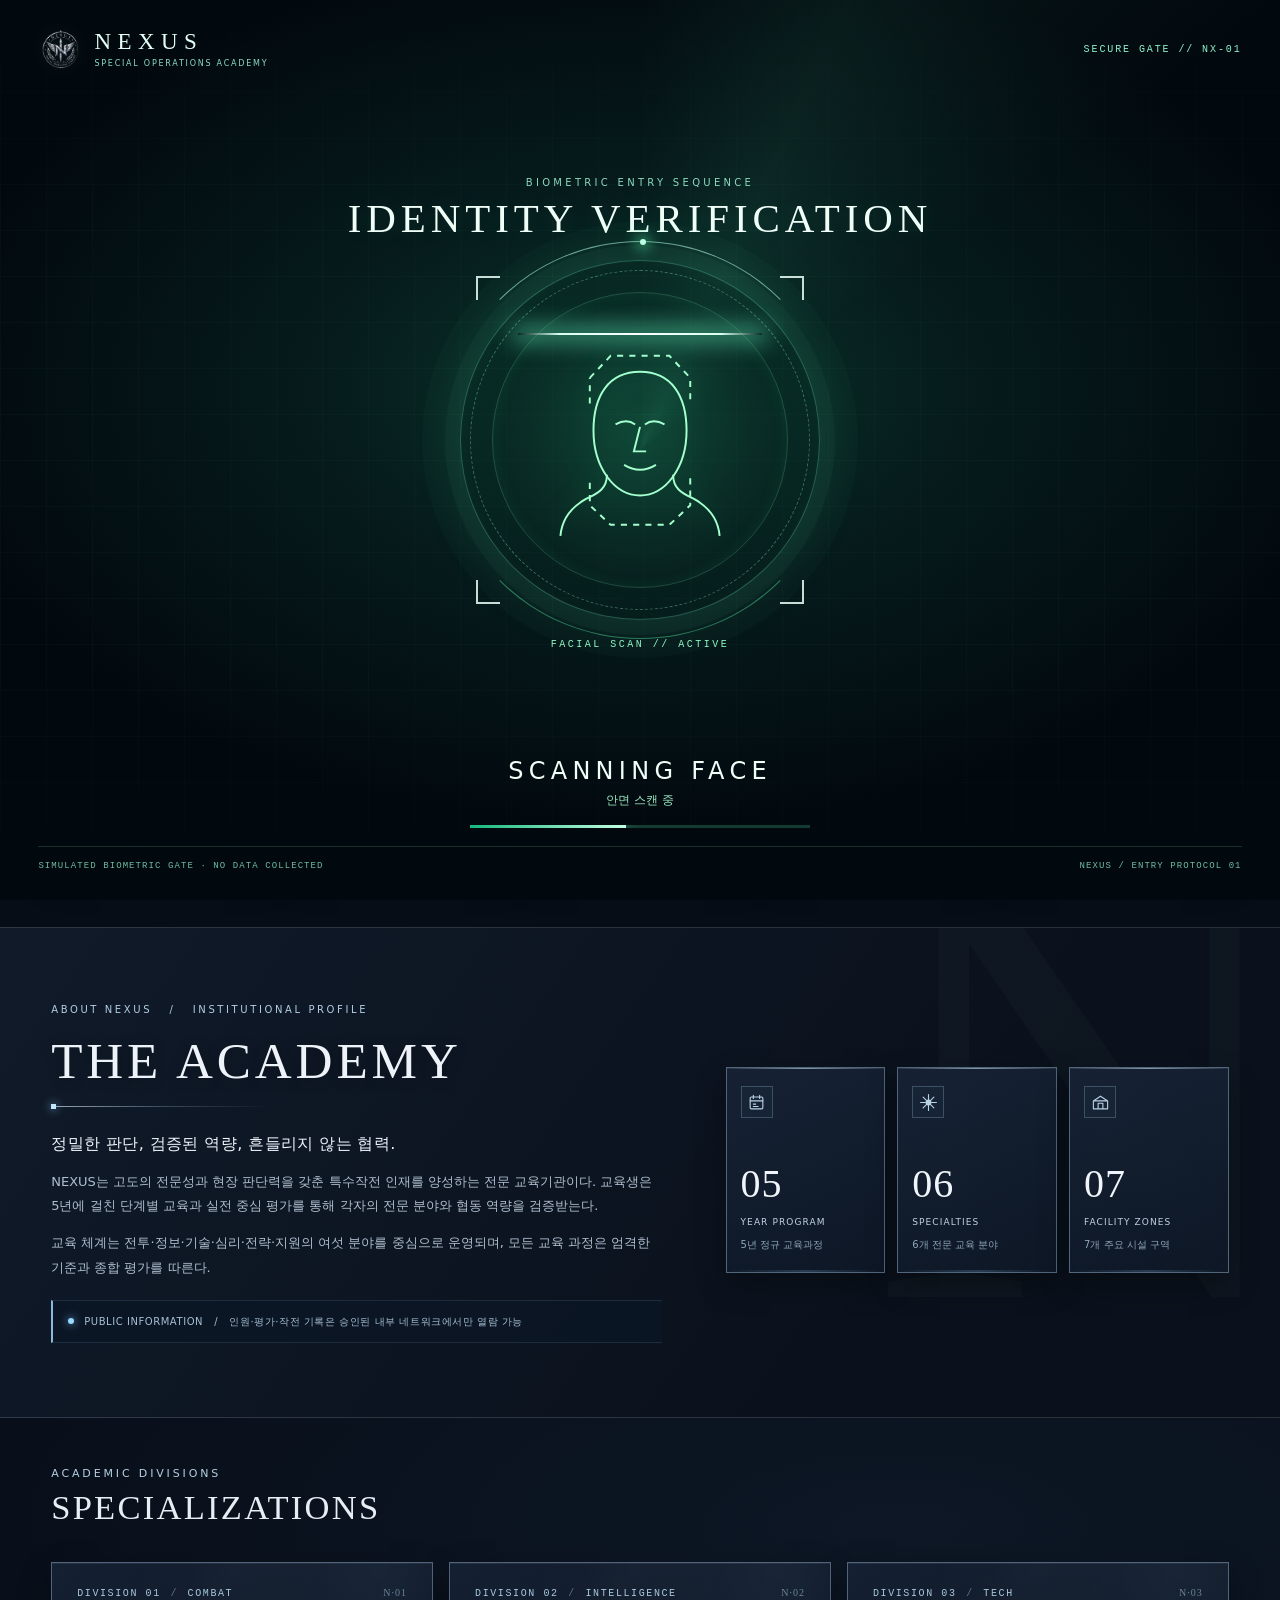
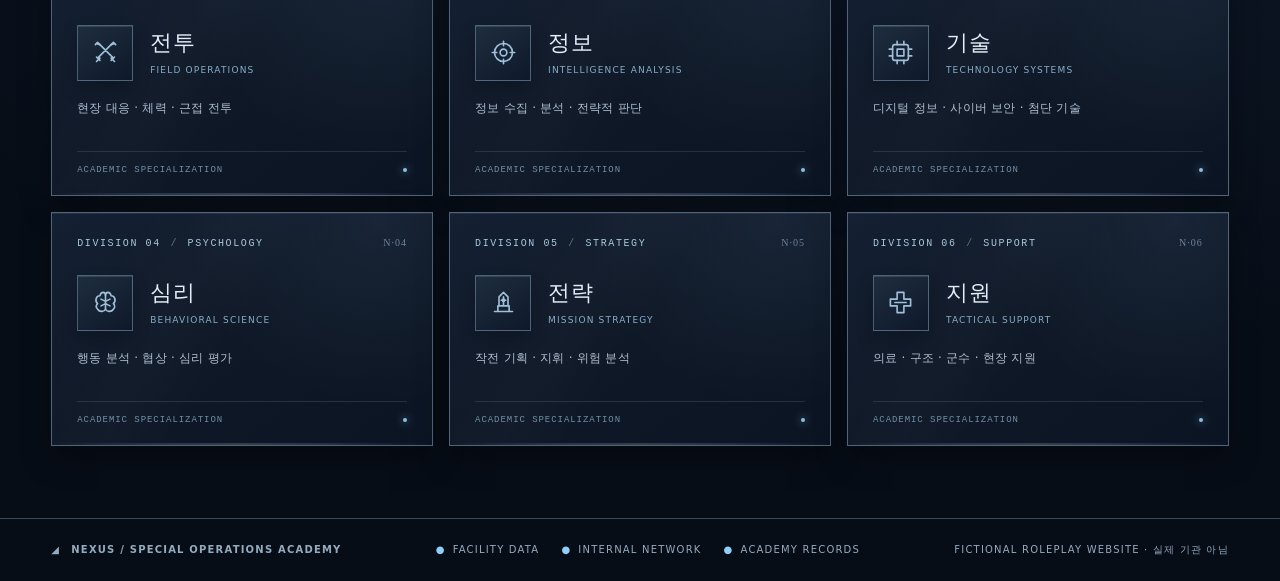
==== commit 7693c793: "Update index.html" ====
--- a/index.html
+++ b/index.html
@@ -706,336 +706,128 @@
 }
 
 
-/* v4.36 / holographic biometric gateway */
-.nx-gate{position:fixed;inset:0;z-index:9999;display:flex;justify-content:center;align-items:center;overflow:auto;padding:clamp(12px,3vw,36px);background:radial-gradient(ellipse at 48% 43%,#152b3f 0%,#0b1727 47%,#030811 100%);color:#e7f1fa;font-family:system-ui,'Pretendard','Noto Sans KR',sans-serif;isolation:isolate}
+
+/* v4.37 / full-viewport holographic biometric gateway */
+.nx-gate{--holo:#82ffd0;--holo-strong:#b8ffe7;position:fixed;inset:0;z-index:9999;overflow:hidden;display:flex;align-items:center;justify-content:center;background:radial-gradient(ellipse 56% 49% at 50% 43%,#0a352c 0%,#061b1c 45%,#02090e 100%);color:#e9fff6;font-family:system-ui,-apple-system,'Pretendard','Noto Sans KR',sans-serif;isolation:isolate}
 .nx-gate[hidden]{display:none!important}
-.nx-gate:before{content:"";position:fixed;inset:0;background:linear-gradient(90deg,transparent 49.9%,#9bc7e00a 50%,transparent 50.1%),linear-gradient(#c4d7e508 1px,transparent 1px);background-size:80px 80px;opacity:.4;pointer-events:none}
-.nx-gate-shell{position:relative;display:grid;grid-template-columns:minmax(0,1.1fr) minmax(310px,.9fr);width:min(1080px,100%);min-height:min(700px,calc(100dvh - 48px));border:1px solid #6d8397;background:linear-gradient(140deg,#101b2b,#080e18 75%);box-shadow:0 30px 110px #0009, inset 0 1px #d7e8f523;overflow:hidden}
-.nx-gate-shell:after{content:"";position:absolute;inset:7px;border:1px solid #aec6dd14;pointer-events:none}
-.nx-gate-display{position:relative;min-height:530px;border-right:1px solid #42566c;display:flex;flex-direction:column;align-items:center;justify-content:center;padding:45px 28px;background:radial-gradient(ellipse at 49% 43%,#1b3449 0%,#0b1725 53%,#080d16 85%)}
-.nx-gate-logo{width:77px;height:77px;object-fit:contain;margin-bottom:20px;opacity:.92;filter:drop-shadow(0 0 14px #b0d5ec25)}
-.nx-gate-brand{font:29px Georgia,serif;letter-spacing:.28em;margin:0 0 7px;color:#e9eef6;text-align:center}
-.nx-gate-tag{font-size:9px;letter-spacing:.32em;color:#9ab8cd;text-align:center}
-.nx-gate-scanner{width:min(280px,75vw);height:min(280px,75vw);position:relative;display:grid;place-items:center;margin:28px 0 14px;border:1px solid #9ad4fa36;border-radius:50%;background:radial-gradient(circle,#1d405655,#0b172000 70%);box-shadow:0 0 0 17px #7dbce608,0 0 0 36px #86c2e708}
-.nx-gate-scanner:before,.nx-gate-scanner:after{content:"";position:absolute;inset:14px;border:1px dashed #9bcce64c;border-radius:50%}
-.nx-gate-scanner:after{inset:40px;border-style:solid;opacity:.25}
-.nx-gate-face,.nx-gate-finger{position:absolute;width:60%;height:70%;color:#91bbd5;opacity:0;transform:scale(.94);transition:opacity .35s,transform .35s;z-index:1}
+.nx-gate:before{content:"";position:absolute;inset:0;pointer-events:none;background:linear-gradient(rgba(111,255,196,.045) 1px,transparent 1px),linear-gradient(90deg,rgba(111,255,196,.045) 1px,transparent 1px);background-size:46px 46px;mask-image:linear-gradient(0deg,transparent,black 25%,black 78%,transparent);opacity:.58}
+.nx-gate:after{content:"";position:absolute;inset:-50%;pointer-events:none;background:conic-gradient(from 0deg at 50% 50%,transparent 0deg,rgba(98,255,191,.11) 25deg,transparent 56deg,transparent 360deg);animation:nx-orbit 18s linear infinite;opacity:.55}
+.nx-gate-shell{position:relative;z-index:1;width:min(100%,1440px);height:100%;min-height:0;max-height:100%;padding:clamp(18px,3vh,32px) clamp(16px,3vw,46px);display:flex;flex-direction:column;justify-content:space-between;align-items:center;border:0;background:transparent;box-shadow:none;overflow:hidden;gap:0}
+.nx-gate-shell:before,.nx-gate-shell:after{content:none}
+.nx-gate-top{flex:none;width:100%;display:flex;align-items:center;justify-content:space-between;gap:20px}
+.nx-gate-branding{display:flex;align-items:center;gap:12px;min-width:0}
+.nx-gate-logo{width:44px;height:44px;object-fit:contain;margin:0;filter:drop-shadow(0 0 11px #85ffd12c)}
+.nx-gate-brand{font:23px Georgia,serif;letter-spacing:.28em;line-height:1;margin:0;color:#e4fff5}
+.nx-gate-tag{font-size:8px;letter-spacing:.22em;color:#8bdbc3;margin-top:6px}
+.nx-gate-top-code{font:10px ui-monospace,Consolas,monospace;letter-spacing:.19em;color:#8df5ce;text-align:right}
+.nx-gate-display{position:relative;flex:1 1 auto;min-height:0;width:100%;padding:0;display:flex;flex-direction:column;justify-content:center;align-items:center;border:0;background:none}
+.nx-gate-display:before{content:none}
+.nx-gate-headline{text-align:center;flex:none;margin:0 0 clamp(6px,2vh,18px)}
+.nx-gate-overline{font-size:10px;letter-spacing:.33em;color:#8bd9bd;margin:0 0 8px}
+.nx-gate-title{font:400 clamp(25px,3.2vw,46px)/1.12 Georgia,'Times New Roman',serif;letter-spacing:.12em;margin:0;color:#effff8;text-shadow:0 0 24px #60ffc122}
+.nx-gate-scanner{position:relative;flex:none;width:min(42vh,360px,78vw);height:min(42vh,360px,78vw);margin:0;display:grid;place-items:center;border-radius:50%;border:1px solid #79ffd249;background:radial-gradient(circle,#41ff9f1d 0%,#0d342a6a 44%,#061a1c21 68%,transparent 72%);box-shadow:0 0 0 15px #68ffb909,0 0 0 38px #68ffb905,inset 0 0 50px #3dff9810,0 0 56px #40fca51a}
+.nx-gate-scanner:before{content:"";position:absolute;inset:9px;border-radius:50%;border:1px dashed #a0ffd05a;animation:nx-orbit 26s linear infinite}
+.nx-gate-scanner:after{content:"";position:absolute;inset:31px;border:1px solid #8fffbd30;border-radius:50%;box-shadow:inset 0 0 16px #58ffa014}
+.nx-gate-hud-ring{position:absolute;inset:-20px;border-radius:50%;border:1px solid transparent;border-top-color:#b4ffe992;border-bottom-color:#5dfcaa6c;animation:nx-orbit 11s linear infinite;pointer-events:none}
+.nx-gate-hud-ring:after{content:"";position:absolute;left:50%;top:-3px;width:6px;height:6px;border-radius:50%;background:#bbffe5;box-shadow:0 0 14px 4px #5effb196}
+.nx-gate-corner{position:absolute;width:24px;height:24px;border-color:#96ffce;opacity:.85;z-index:2}
+.nx-gate-corner.tl{top:15px;left:15px;border-top:2px solid;border-left:2px solid}.nx-gate-corner.tr{top:15px;right:15px;border-top:2px solid;border-right:2px solid}.nx-gate-corner.bl{bottom:15px;left:15px;border-bottom:2px solid;border-left:2px solid}.nx-gate-corner.br{bottom:15px;right:15px;border-bottom:2px solid;border-right:2px solid}
+.nx-gate-face,.nx-gate-finger{position:absolute;z-index:1;width:57%;height:65%;color:#a3ffce;opacity:0;transform:scale(.91);transition:opacity .28s,transform .35s;filter:drop-shadow(0 0 14px #48ffa43a);pointer-events:none}
 .nx-gate[data-phase="face"] .nx-gate-face,.nx-gate[data-phase="finger"] .nx-gate-finger{opacity:1;transform:scale(1)}
-.nx-gate[data-phase="grant"] .nx-gate-face{opacity:.25;transform:scale(.96)}
-.nx-gate-line{position:absolute;left:18%;right:18%;top:21%;height:2px;background:#bfeaff;box-shadow:0 0 16px 3px #a4d9ff95;opacity:0;z-index:2;pointer-events:none}
-.nx-gate[data-phase="face"] .nx-gate-line,.nx-gate[data-phase="finger"] .nx-gate-line{opacity:1;animation:nx-gate-scan 1.45s ease-in-out infinite alternate}
-@keyframes nx-gate-scan{from{top:23%}to{top:76%}}
-.nx-gate-corner{position:absolute;width:26px;height:26px;border-color:#a9d6f3;opacity:.75;z-index:2}
-.nx-gate-corner.tl{top:9px;left:9px;border-top:2px solid;border-left:2px solid}.nx-gate-corner.tr{top:9px;right:9px;border-top:2px solid;border-right:2px solid}.nx-gate-corner.bl{bottom:9px;left:9px;border-bottom:2px solid;border-left:2px solid}.nx-gate-corner.br{bottom:9px;right:9px;border-bottom:2px solid;border-right:2px solid}
-.nx-gate-track-label{font-size:10px;letter-spacing:.2em;color:#8eb4d0;margin-top:8px}
-.nx-gate-panel{position:relative;display:flex;flex-direction:column;justify-content:center;padding:clamp(30px,5.4vw,62px);gap:18px}
-.nx-gate-kicker{color:#a8cce4;font-size:10px;letter-spacing:.25em;display:flex;align-items:center;gap:12px}
-.nx-gate-kicker:before{content:"";width:6px;height:6px;border-radius:50%;background:#a9ddff;box-shadow:0 0 12px #90cffe}
-.nx-gate-title{font:clamp(37px,4.2vw,57px) Georgia,serif;letter-spacing:.035em;line-height:1.1;margin:0;font-weight:400}
-.nx-gate-copy{font-size:13px;line-height:1.85;color:#b0c4d4;max-width:340px;margin:0}
-.nx-gate-status-box{border:1px solid #4f6579;background:linear-gradient(145deg,#14283b,#0d1725);padding:20px 21px;box-shadow:inset 0 1px #cfe7f019;min-height:145px}
-.nx-gate-status-kicker{font-size:9px;color:#9bb8cd;letter-spacing:.22em;display:block;margin-bottom:13px}
-.nx-gate-status{font-size:18px;font-weight:500;letter-spacing:.08em;color:#ecf7ff;display:block;min-height:26px}
-.nx-gate-status-sub{font-size:12px;color:#9fb9ca;line-height:1.7;display:block;margin-top:11px}
-.nx-gate-meter{height:4px;overflow:hidden;background:#273b4d;margin-top:14px}
-.nx-gate-meter-fill{height:100%;width:0;background:linear-gradient(90deg,#5b88a9,#c7ebff);box-shadow:0 0 12px #98cdea;transition:width .6s ease}
-.nx-gate-bottom{display:flex;justify-content:space-between;align-items:center;gap:12px;border-top:1px solid #3b5265;padding-top:18px}
-.nx-gate-bottom span{font-size:9px;color:#91aabd;letter-spacing:.1em;line-height:1.6}
-.nx-gate-skip{border:1px solid #71879b;color:#d8e8f4;background:linear-gradient(#25374b,#101b2a);padding:11px 14px;font-size:10px;letter-spacing:.12em;white-space:nowrap}
-.nx-gate-skip:hover{border-color:#d9edf9;background:#304b64}
-.nx-gate[data-phase="grant"] .nx-gate-status{color:#b7f5d9}
-.nx-gate[data-phase="grant"] .nx-gate-scanner{box-shadow:0 0 0 17px #b5e7ca12,0 0 40px #5ddbb026}
-.nx-gate.nx-gate-exit{animation:nx-gate-fade .65s ease both;pointer-events:none}
-@keyframes nx-gate-fade{to{opacity:0;visibility:hidden}}
+.nx-gate-line{position:absolute;z-index:3;left:16%;right:16%;top:20%;height:2px;opacity:0;pointer-events:none;background:linear-gradient(90deg,transparent,#d8fff0 17%,#fff 50%,#d8fff0 83%,transparent);box-shadow:0 0 22px 5px #68ffc4a8}
+.nx-gate[data-phase="face"] .nx-gate-line,.nx-gate[data-phase="finger"].nx-gate-holding .nx-gate-line{opacity:1;animation:nx-scan 1.35s ease-in-out infinite alternate}
+.nx-gate-touch{position:absolute;inset:0;z-index:5;display:none;align-items:center;justify-content:center;border:0;border-radius:50%;padding:0;background:transparent;cursor:pointer;touch-action:none;-webkit-user-select:none;user-select:none;-webkit-touch-callout:none}
+.nx-gate[data-phase="finger"] .nx-gate-touch{display:flex}
+.nx-gate-touch:focus-visible{outline:2px solid #baffdb;outline-offset:8px}
+.nx-gate-touch-progress{position:absolute;inset:-6px;border-radius:50%;background:conic-gradient(#abffe0 var(--hold-percent,0%),transparent 0);-webkit-mask:radial-gradient(farthest-side,transparent calc(100% - 5px),#000 calc(100% - 3px));mask:radial-gradient(farthest-side,transparent calc(100% - 5px),#000 calc(100% - 3px));opacity:0;pointer-events:none}
+.nx-gate.nx-gate-holding .nx-gate-touch-progress{opacity:1}
+.nx-gate-success{position:absolute;inset:0;z-index:8;display:grid;place-items:center;opacity:0;transform:scale(.72);pointer-events:none;transition:opacity .3s,transform .55s cubic-bezier(.13,1.2,.2,1)}
+.nx-gate-success svg{width:46%;height:46%;color:#ddfff0;filter:drop-shadow(0 0 22px #5affac)}
+.nx-gate[data-phase="grant"] .nx-gate-success{opacity:1;transform:scale(1)}
+.nx-gate[data-phase="grant"] .nx-gate-face,.nx-gate[data-phase="grant"] .nx-gate-finger{opacity:0}
+.nx-gate[data-phase="grant"] .nx-gate-scanner{animation:nx-verified-pulse 1.4s ease-out both}
+.nx-gate[data-phase="grant"] .nx-gate-hud-ring{border-color:#a5ffce;box-shadow:0 0 45px #5aff9e66}
+.nx-gate[data-phase="grant"]:after{animation:nx-success-flash 1.3s ease-out forwards;background:radial-gradient(circle,#79ffbf52 0%,#79ffbf10 38%,transparent 70%);inset:0;opacity:1}
+.nx-gate-track-label{font:10px ui-monospace,Consolas,monospace;letter-spacing:.25em;color:#91f7c6;text-align:center;margin:clamp(13px,2.1vh,24px) 0 0;padding:0;border:0;clip-path:none;background:none;box-shadow:none}
+.nx-gate-panel{flex:none;width:min(520px,100%);display:flex;flex-direction:column;align-items:center;gap:10px;padding:0 0 clamp(4px,2vh,18px);background:transparent}
+.nx-gate-status-box{width:100%;border:0;background:none;box-shadow:none;min-height:0;padding:0;text-align:center}
+.nx-gate-status-box:before{content:none}
+.nx-gate-status-kicker{display:none}
+.nx-gate-status{font:500 clamp(16px,2vw,24px)/1.2 system-ui,sans-serif;letter-spacing:.22em;color:#effff8;display:block;min-height:26px}
+.nx-gate-status-sub{display:block;font-size:12px;line-height:1.6;color:#9ce8c4;margin-top:6px}
+.nx-gate-meter{height:3px;width:min(340px,85%);margin:14px auto 0;background:#123c32;overflow:hidden;border:0}
+.nx-gate-meter-fill{height:100%;width:0;background:linear-gradient(90deg,#15b87e,#c3ffe2);box-shadow:0 0 14px #85ffd1;transition:width .2s linear}
+.nx-gate-bottom{width:100%;flex:none;display:flex;justify-content:space-between;align-items:center;padding:12px 0 0;border-top:1px solid #8affc026;gap:20px}
+.nx-gate-bottom span{color:#6dbda2;font:9px ui-monospace,Consolas,monospace;letter-spacing:.12em;line-height:1.6}
+.nx-gate-bottom-serial{font:9px ui-monospace,Consolas,monospace;letter-spacing:.15em;color:#6dbda2;text-align:right}
 body.nx-gate-active{overflow:hidden}
-@media(max-width:700px){.nx-gate{padding:0}.nx-gate-shell{width:100%;min-height:100dvh;grid-template-columns:1fr;border:0}.nx-gate-display{min-height:auto;padding:30px 18px 12px;border-right:0;border-bottom:1px solid #3e5268}.nx-gate-logo{width:45px;height:45px;margin-bottom:9px}.nx-gate-brand{font-size:20px}.nx-gate-tag{font-size:7px}.nx-gate-scanner{width:170px;height:170px;margin:18px auto 8px}.nx-gate-track-label{font-size:9px;margin-bottom:5px}.nx-gate-panel{padding:24px 24px 32px;gap:13px}.nx-gate-title{font-size:36px}.nx-gate-copy{font-size:12px}.nx-gate-status-box{padding:15px;min-height:125px}.nx-gate-bottom{padding-top:12px}}
-@media(max-height:720px) and (min-width:701px){.nx-gate-shell{min-height:610px}.nx-gate-display{min-height:610px}.nx-gate-scanner{width:215px;height:215px;margin:18px 0}}
-@media(prefers-reduced-motion:reduce){.nx-gate-line{animation:none!important;top:50%!important}.nx-gate-meter-fill{transition:none}.nx-gate.nx-gate-exit{animation:none}}
-
-
-/* v4.36 — holographic hold-to-verify fingerprint gate */
-.nx-gate-scanner{touch-action:pan-y}
-.nx-gate-touch{position:absolute;inset:0;z-index:5;display:none;align-items:flex-end;justify-content:center;padding:0 10px 18px;border:0;border-radius:50%;background:transparent;color:#d8efff;cursor:pointer;touch-action:none;-webkit-user-select:none;user-select:none;-webkit-touch-callout:none;outline-offset:5px}
-.nx-gate[data-phase="finger"] .nx-gate-touch{display:flex}
-.nx-gate-touch .nx-gate-touch-label{font-size:10px;letter-spacing:.14em;text-align:center;text-shadow:0 1px 8px #000,0 0 10px #74c3ef}
-.nx-gate-touch:focus-visible{outline:2px solid #c6eaff}
-.nx-gate[data-phase="finger"] .nx-gate-line{opacity:0;animation:none}
-.nx-gate[data-phase="finger"].nx-gate-holding .nx-gate-line{opacity:1;animation:nx-gate-scan 1.1s ease-in-out infinite alternate}
-.nx-gate-touch-progress{position:absolute;inset:-7px;pointer-events:none;border-radius:50%;background:conic-gradient(#a6e0ff var(--hold-percent,0%),transparent 0);-webkit-mask:radial-gradient(farthest-side,transparent calc(100% - 4px),#000 calc(100% - 3px));mask:radial-gradient(farthest-side,transparent calc(100% - 4px),#000 calc(100% - 3px));opacity:0;transition:opacity .15s}
-.nx-gate.nx-gate-holding .nx-gate-touch-progress{opacity:1}
-.nx-gate[data-phase="grant"] .nx-gate-finger{opacity:1;transform:scale(1);color:#b7f5d9}
-.nx-gate[data-phase="grant"] .nx-gate-face{opacity:0}
-@media(max-width:700px){.nx-gate-touch{padding-bottom:8px}.nx-gate-touch .nx-gate-touch-label{font-size:8px;letter-spacing:.1em}}
-
-
-/* v4.35 — metallic / futuristic biometric refinement */
-.nx-gate{
-  background:
-    radial-gradient(circle at 50% 22%, rgba(170,213,240,.10), transparent 28%),
-    linear-gradient(135deg,#02060c 0%,#07111c 35%,#0a1420 62%,#04070c 100%);
-}
-.nx-gate:before{
-  background:
-    linear-gradient(90deg,transparent 49.85%,rgba(177,212,235,.06) 50%,transparent 50.15%),
-    linear-gradient(rgba(198,221,239,.05) 1px,transparent 1px),
-    linear-gradient(transparent 49.85%,rgba(198,221,239,.03) 50%,transparent 50.15%);
-  background-size:84px 84px,84px 84px,28px 28px;
-  opacity:.55;
-}
-.nx-gate-shell{
-  border:1px solid rgba(133,155,176,.85);
-  background:linear-gradient(145deg,rgba(20,31,46,.98),rgba(8,12,19,.98) 42%,rgba(8,13,21,.98) 100%);
-  box-shadow:0 36px 120px rgba(0,0,0,.72), inset 0 1px 0 rgba(241,248,255,.18), inset 0 -1px 0 rgba(94,113,132,.18);
-}
-.nx-gate-shell::before{content:"";position:absolute;inset:0;pointer-events:none;background:linear-gradient(125deg,transparent 0,transparent 44%,rgba(224,238,250,.06) 49%,transparent 56%,transparent 100%)}
-.nx-gate-shell:after{inset:9px;border-color:rgba(196,216,234,.10)}
-.nx-gate-display{
-  border-right:1px solid rgba(91,111,132,.9);
-  background:
-    radial-gradient(circle at 50% 38%, rgba(102,148,182,.20), transparent 36%),
-    linear-gradient(180deg,rgba(18,29,43,.98) 0%,rgba(9,17,28,.98) 58%,rgba(7,12,20,.99) 100%);
-}
-.nx-gate-display::before{content:"";position:absolute;inset:18px;border:1px solid rgba(173,199,219,.08);pointer-events:none}
-.nx-gate-logo{filter:drop-shadow(0 0 16px rgba(185,219,241,.18))}
-.nx-gate-brand{letter-spacing:.34em;text-shadow:0 0 24px rgba(197,218,236,.08)}
-.nx-gate-tag{color:#a8bfd1}
-.nx-gate-scanner{
-  width:min(292px,75vw);height:min(292px,75vw);
-  border-radius:28%;
-  border:1px solid rgba(148,184,210,.28);
-  background:
-    radial-gradient(circle at 50% 45%,rgba(73,114,145,.25),rgba(10,20,31,.16) 58%,transparent 68%),
-    linear-gradient(145deg,rgba(38,56,76,.28),rgba(8,16,27,.08));
-  box-shadow:inset 0 0 0 1px rgba(236,246,255,.08), 0 0 0 12px rgba(114,161,194,.05), 0 0 0 24px rgba(129,174,205,.04), 0 22px 40px rgba(0,0,0,.34);
-}
-.nx-gate-scanner:before,.nx-gate-scanner:after{border-radius:24%;border-color:rgba(160,198,222,.30)}
-.nx-gate-scanner:after{inset:42px;opacity:.18}
-.nx-gate-face,.nx-gate-finger{color:#a8d2ee}
-.nx-gate-line{left:14%;right:14%;height:2px;background:linear-gradient(90deg,transparent,#d9f3ff 14%,#ebfbff 50%,#d9f3ff 86%,transparent);box-shadow:0 0 16px 3px rgba(173,221,250,.82)}
-.nx-gate-corner{width:32px;height:32px;border-color:#c2e2f6;opacity:.88;filter:drop-shadow(0 0 8px rgba(135,193,232,.26))}
-.nx-gate-track-label{font-size:10px;letter-spacing:.26em;color:#bed3e4;background:linear-gradient(180deg,rgba(22,33,47,.85),rgba(9,16,26,.78));border:1px solid rgba(110,132,152,.52);padding:8px 12px;clip-path:polygon(8px 0,100% 0,calc(100% - 8px) 100%,0 100%);box-shadow:inset 0 1px 0 rgba(255,255,255,.08)}
-.nx-gate-panel{
-  background:linear-gradient(180deg,rgba(17,24,36,.94),rgba(10,15,24,.96));
-}
-.nx-gate-kicker{color:#c2daeb;letter-spacing:.30em}
-.nx-gate-kicker:before{width:7px;height:7px;background:#d5ebfa;box-shadow:0 0 16px rgba(151,206,241,.75)}
-.nx-gate-title{letter-spacing:.06em;text-transform:uppercase}
-.nx-gate-copy{color:#c6d4df;max-width:380px}
-.nx-gate-status-box{
-  position:relative;
-  border:1px solid rgba(113,133,154,.84);
-  background:linear-gradient(160deg,rgba(22,34,49,.98),rgba(10,16,26,.98));
-  box-shadow:inset 0 1px 0 rgba(246,251,255,.12), 0 16px 30px rgba(0,0,0,.18);
-}
-.nx-gate-status-box::before{content:"";position:absolute;inset:10px;border:1px solid rgba(180,201,220,.08);pointer-events:none}
-.nx-gate-status-kicker{color:#abc1d3;letter-spacing:.25em}
-.nx-gate-status{letter-spacing:.13em}
-.nx-gate-status-sub{color:#c0d0dd;line-height:1.8}
-.nx-gate-meter{height:5px;background:rgba(48,66,82,.85);box-shadow:inset 0 1px 2px rgba(0,0,0,.35)}
-.nx-gate-meter-fill{background:linear-gradient(90deg,#6287a6 0%,#d8efff 50%,#7ab3d9 100%)}
-.nx-gate-auth-note{display:flex;gap:12px;align-items:flex-start;padding:13px 14px;border:1px solid rgba(104,124,144,.62);background:linear-gradient(180deg,rgba(16,24,35,.96),rgba(8,13,22,.96));box-shadow:inset 0 1px 0 rgba(255,255,255,.06)}
-.nx-gate-auth-note strong{display:block;font-size:10px;letter-spacing:.26em;color:#e7f2fb;font-weight:500}
-.nx-gate-auth-note small{display:block;margin-top:5px;font-size:11px;line-height:1.6;color:#aabfce}
-.nx-gate-auth-dot{flex:none;width:8px;height:8px;border-radius:50%;margin-top:5px;background:#d8edf9;box-shadow:0 0 14px rgba(147,202,239,.82)}
-.nx-gate-bottom{border-top-color:rgba(73,91,109,.92)}
-.nx-gate-bottom span{color:#95aabd;letter-spacing:.14em}
-.nx-gate-skip{border-color:rgba(136,158,178,.8);background:linear-gradient(180deg,rgba(45,61,78,.92),rgba(15,25,38,.98));padding:11px 15px;letter-spacing:.18em;clip-path:polygon(8px 0,100% 0,calc(100% - 8px) 100%,0 100%);box-shadow:inset 0 1px 0 rgba(255,255,255,.10)}
-.nx-gate-skip:hover{border-color:#deeffb;background:linear-gradient(180deg,rgba(64,84,106,.95),rgba(22,34,49,.98))}
-.nx-gate-touch{inset:12px;border-radius:24%;padding:0 16px 22px;background:linear-gradient(180deg,rgba(255,255,255,0) 0%,rgba(133,187,223,.04) 100%)}
-.nx-gate-touch .nx-gate-touch-label{display:inline-flex;align-items:center;justify-content:center;padding:10px 12px;border:1px solid rgba(139,174,197,.52);background:linear-gradient(180deg,rgba(17,28,40,.86),rgba(8,15,24,.95));font-size:10px;letter-spacing:.18em;line-height:1.45;text-transform:uppercase;box-shadow:inset 0 1px 0 rgba(255,255,255,.08), 0 10px 24px rgba(0,0,0,.24)}
-.nx-gate-touch-progress{inset:-8px;-webkit-mask:radial-gradient(farthest-side,transparent calc(100% - 5px),#000 calc(100% - 4px));mask:radial-gradient(farthest-side,transparent calc(100% - 5px),#000 calc(100% - 4px));background:conic-gradient(#d8efff var(--hold-percent,0%),transparent 0)}
-.nx-gate.nx-gate-holding .nx-gate-touch .nx-gate-touch-label{border-color:#dff2ff;color:#fff;box-shadow:inset 0 1px 0 rgba(255,255,255,.11),0 0 22px rgba(138,197,235,.18)}
-.nx-gate[data-phase="grant"] .nx-gate-status{color:#d0ffe6}
-.nx-gate[data-phase="grant"] .nx-gate-track-label{border-color:rgba(111,173,138,.75);color:#d8ffea}
+.nx-gate.nx-gate-exit{animation:nx-exit .7s ease both;pointer-events:none}
+@keyframes nx-orbit{to{transform:rotate(360deg)}}
+@keyframes nx-scan{from{top:20%}to{top:80%}}
+@keyframes nx-verified-pulse{0%{box-shadow:0 0 25px #64ffa624}45%{box-shadow:0 0 0 30px #65ffaa1a,0 0 70px #61ffaf70}100%{box-shadow:0 0 0 66px #65ffaa00,0 0 45px #61ffaf18}}
+@keyframes nx-success-flash{0%{opacity:0;transform:scale(.7)}40%{opacity:1}100%{opacity:0;transform:scale(1.25)}}
+@keyframes nx-exit{to{opacity:0;visibility:hidden}}
 @media(max-width:700px){
-  .nx-gate-display{padding:28px 16px 10px}
-  .nx-gate-display::before{inset:12px}
-  .nx-gate-scanner{width:182px;height:182px}
-  .nx-gate-track-label{font-size:8px;padding:7px 9px}
-  .nx-gate-title{font-size:34px}
-  .nx-gate-copy{font-size:12px}
-  .nx-gate-auth-note strong{font-size:9px;letter-spacing:.20em}
-  .nx-gate-auth-note small{font-size:10px}
-  .nx-gate-touch{padding:0 6px 10px}
-  .nx-gate-touch .nx-gate-touch-label{font-size:8px;padding:8px 10px}
-}
-
-
-/* v4.36 — holographic green biometric gateway refinement */
-.nx-gate{
-  overflow:hidden;
-  background:
-    radial-gradient(circle at 50% 12%, rgba(69,255,182,.15), transparent 25%),
-    radial-gradient(circle at 84% 28%, rgba(72,180,255,.08), transparent 24%),
-    linear-gradient(145deg,#02070b 0%,#051015 38%,#02070b 100%);
-}
-.nx-gate:before{
-  background:
-    linear-gradient(90deg,transparent 49.85%,rgba(95,255,194,.08) 50%,transparent 50.15%),
-    linear-gradient(rgba(83,255,195,.06) 1px,transparent 1px),
-    linear-gradient(transparent 49.85%,rgba(104,255,202,.04) 50%,transparent 50.15%);
-  background-size:72px 72px,72px 72px,24px 24px;
-  opacity:.72;
-}
-.nx-gate-shell{
-  width:min(1060px,100%);
-  min-height:min(680px,calc(100dvh - 28px));
-  border:1px solid rgba(82,255,195,.34);
-  background:
-    linear-gradient(145deg,rgba(5,18,23,.97),rgba(4,13,19,.98) 58%,rgba(2,8,12,.99) 100%);
-  box-shadow:0 0 0 1px rgba(94,255,198,.06), 0 28px 100px rgba(0,0,0,.72), inset 0 1px 0 rgba(178,255,232,.10), inset 0 0 45px rgba(49,255,176,.04);
-}
-.nx-gate-shell::before{content:"";position:absolute;inset:0;pointer-events:none;background:linear-gradient(125deg,transparent 0,transparent 44%,rgba(148,255,215,.06) 49%,transparent 56%,transparent 100%)}
-.nx-gate-shell:after{inset:10px;border-color:rgba(88,255,199,.10)}
-.nx-gate-display{
-  border-right:1px solid rgba(69,208,164,.22);
-  background:
-    radial-gradient(circle at 50% 40%, rgba(52,255,167,.16), transparent 38%),
-    linear-gradient(180deg,rgba(5,20,25,.98) 0%,rgba(4,14,20,.98) 54%,rgba(2,9,13,.99) 100%);
-}
-.nx-gate-display::before{content:"";position:absolute;inset:18px;border:1px solid rgba(78,255,191,.10);pointer-events:none}
-.nx-gate-logo{filter:drop-shadow(0 0 18px rgba(93,255,201,.18))}
-.nx-gate-brand{color:#dbfff1;text-shadow:0 0 18px rgba(83,255,186,.12)}
-.nx-gate-tag{color:#8be6c0}
-.nx-gate-scanner{
-  width:min(286px,72vw);height:min(286px,72vw);
-  border-radius:26%;
-  border:1px solid rgba(92,255,196,.28);
-  background:
-    radial-gradient(circle at 50% 46%, rgba(33,255,154,.18), rgba(11,32,24,.12) 58%, transparent 70%),
-    linear-gradient(145deg, rgba(26,61,54,.32), rgba(3,17,17,.14));
-  box-shadow:inset 0 0 0 1px rgba(137,255,219,.08), 0 0 0 12px rgba(59,255,173,.05), 0 0 0 24px rgba(59,255,173,.03), 0 20px 36px rgba(0,0,0,.35), 0 0 30px rgba(41,255,173,.07);
-}
-.nx-gate-scanner:before,.nx-gate-scanner:after{border-radius:24%;border-color:rgba(93,255,194,.32)}
-.nx-gate-scanner:after{opacity:.16}
-.nx-gate-face,.nx-gate-finger{color:#8effc8;filter:drop-shadow(0 0 10px rgba(80,255,183,.12))}
-.nx-gate-line{left:14%;right:14%;height:2px;background:linear-gradient(90deg,transparent,#b9ffe3 16%,#f0fff9 50%,#b9ffe3 84%,transparent);box-shadow:0 0 18px 3px rgba(111,255,204,.72)}
-.nx-gate-corner{border-color:#9affd8;filter:drop-shadow(0 0 10px rgba(65,255,172,.24))}
-.nx-gate-track-label{
-  margin-top:10px;
-  color:#b4ffe1;
-  border:1px solid rgba(74,255,191,.34);
-  background:linear-gradient(180deg,rgba(10,24,23,.92),rgba(4,16,15,.9));
-  box-shadow:inset 0 1px 0 rgba(181,255,231,.08), 0 0 16px rgba(41,255,169,.06);
-}
-.nx-gate-panel{background:linear-gradient(180deg,rgba(5,16,20,.96),rgba(2,9,13,.98))}
-.nx-gate-kicker{color:#9ef8d2}
-.nx-gate-kicker:before{background:#6cffbd;box-shadow:0 0 14px rgba(89,255,191,.74)}
-.nx-gate-title{color:#e9fff7;text-shadow:0 0 18px rgba(76,255,182,.08)}
-.nx-gate-copy{color:#bee8d8}
-.nx-gate-status-box{
-  border:1px solid rgba(78,255,191,.28);
-  background:linear-gradient(165deg,rgba(7,23,26,.98),rgba(4,13,16,.98));
-  box-shadow:inset 0 1px 0 rgba(184,255,233,.08), 0 14px 28px rgba(0,0,0,.20), 0 0 20px rgba(29,255,163,.04);
-}
-.nx-gate-status-box::before{content:"";position:absolute;inset:10px;border:1px solid rgba(98,255,200,.08);pointer-events:none}
-.nx-gate-status-kicker,.nx-gate-status-sub{color:#aee9d2}
-.nx-gate-status{color:#f1fff8}
-.nx-gate-meter{height:5px;background:rgba(14,51,47,.92)}
-.nx-gate-meter-fill{background:linear-gradient(90deg,#1fd68a 0%,#92ffd2 50%,#19b97d 100%);box-shadow:0 0 12px rgba(75,255,187,.52)}
-.nx-gate-auth-note{
-  display:flex;gap:12px;align-items:flex-start;padding:12px 14px;
-  border:1px solid rgba(76,255,191,.20);
-  background:linear-gradient(180deg,rgba(5,17,18,.95),rgba(3,11,13,.95));
-  box-shadow:inset 0 1px 0 rgba(168,255,229,.06);
-}
-.nx-gate-auth-dot{flex:none;width:8px;height:8px;border-radius:50%;margin-top:5px;background:#7affc8;box-shadow:0 0 14px rgba(75,255,189,.8)}
-.nx-gate-auth-note strong{display:block;font-size:10px;letter-spacing:.25em;color:#defff1;font-weight:500}
-.nx-gate-auth-note small{display:block;margin-top:5px;font-size:11px;line-height:1.55;color:#a8e4cd}
-.nx-gate-bottom{justify-content:flex-start;border-top-color:rgba(70,208,163,.18)}
-.nx-gate-bottom span{color:#8bc9b0;letter-spacing:.14em}
-.nx-gate-skip{display:none!important}
-.nx-gate-touch{
-  inset:10px;border-radius:24%;padding:0 14px 20px;
-  background:linear-gradient(180deg,rgba(255,255,255,0) 0%,rgba(38,255,171,.05) 100%);
-}
-.nx-gate-touch .nx-gate-touch-label{
-  display:inline-flex;align-items:center;justify-content:center;
-  padding:10px 12px;border:1px solid rgba(83,255,197,.34);
-  background:linear-gradient(180deg,rgba(7,23,25,.92),rgba(3,13,15,.96));
-  color:#dffff4;
-  font-size:10px;letter-spacing:.18em;line-height:1.42;text-transform:uppercase;
-  box-shadow:inset 0 1px 0 rgba(186,255,235,.07),0 10px 22px rgba(0,0,0,.24),0 0 14px rgba(51,255,176,.06);
-}
-.nx-gate-touch-progress{inset:-8px;background:conic-gradient(#9cffda var(--hold-percent,0%),transparent 0);-webkit-mask:radial-gradient(farthest-side,transparent calc(100% - 5px),#000 calc(100% - 4px));mask:radial-gradient(farthest-side,transparent calc(100% - 5px),#000 calc(100% - 4px))}
-.nx-gate.nx-gate-holding .nx-gate-touch .nx-gate-touch-label{border-color:#bfffe5;color:#fff;box-shadow:inset 0 1px 0 rgba(255,255,255,.10),0 0 26px rgba(77,255,189,.14)}
-.nx-gate[data-phase="grant"] .nx-gate-status{color:#cbffe6}
-.nx-gate[data-phase="grant"] .nx-gate-track-label{border-color:rgba(113,255,194,.60);color:#d6fff0}
-@media(max-width:700px){
-  .nx-gate{padding:0;align-items:stretch}
-  .nx-gate-shell{width:100%;height:100dvh;min-height:100dvh;max-height:100dvh;grid-template-columns:1fr;grid-template-rows:auto 1fr;border:0;overflow:hidden}
-  .nx-gate-display{min-height:0;padding:16px 14px 8px;border-right:0;border-bottom:1px solid rgba(75,233,182,.18)}
-  .nx-gate-display::before{inset:10px}
-  .nx-gate-logo{width:34px;height:34px;margin-bottom:4px}
-  .nx-gate-brand{font-size:18px;margin-bottom:4px}
-  .nx-gate-tag{font-size:6px;letter-spacing:.25em}
-  .nx-gate-scanner{width:126px;height:126px;margin:10px auto 6px}
-  .nx-gate-corner{width:18px;height:18px}
-  .nx-gate-track-label{font-size:7px;letter-spacing:.16em;padding:6px 8px;margin-top:6px}
-  .nx-gate-panel{padding:14px 16px 16px;gap:10px;justify-content:flex-start;overflow:hidden}
-  .nx-gate-kicker{font-size:8px;letter-spacing:.18em;gap:8px}
-  .nx-gate-kicker:before{width:5px;height:5px}
-  .nx-gate-title{font-size:25px;line-height:1.02}
-  .nx-gate-copy{font-size:10px;line-height:1.45;max-width:none}
-  .nx-gate-status-box{padding:12px 12px 11px;min-height:0}
-  .nx-gate-status-kicker{font-size:8px;margin-bottom:9px;letter-spacing:.16em}
-  .nx-gate-status{font-size:13px;min-height:20px}
-  .nx-gate-status-sub{font-size:10px;line-height:1.5;margin-top:8px}
-  .nx-gate-meter{margin-top:10px}
-  .nx-gate-auth-note{padding:10px 11px;gap:10px}
-  .nx-gate-auth-note strong{font-size:8px;letter-spacing:.16em}
-  .nx-gate-auth-note small{font-size:9.5px;line-height:1.45}
-  .nx-gate-bottom{padding-top:8px}
-  .nx-gate-bottom span{font-size:8px;line-height:1.45}
-  .nx-gate-touch{padding:0 5px 8px}
-  .nx-gate-touch .nx-gate-touch-label{font-size:7px;padding:7px 8px;letter-spacing:.12em;line-height:1.35;max-width:82px;text-align:center}
-}
-@media(max-width:700px) and (max-height:760px){
-  .nx-gate-copy{display:none}
-  .nx-gate-panel{gap:8px}
-  .nx-gate-scanner{width:116px;height:116px}
-  .nx-gate-title{font-size:22px}
-  .nx-gate-status-sub{font-size:9px}
-  .nx-gate-auth-note small{font-size:9px}
+ .nx-gate-shell{height:100dvh;min-height:100dvh;max-height:100dvh;padding:calc(12px + env(safe-area-inset-top,0px)) 17px calc(12px + env(safe-area-inset-bottom,0px));gap:0}
+ .nx-gate-logo{width:36px;height:36px}
+ .nx-gate-brand{font-size:19px}
+ .nx-gate-tag{font-size:6px}
+ .nx-gate-top-code{font-size:7px;letter-spacing:.1em}
+ .nx-gate-headline{margin-bottom:12px}
+ .nx-gate-overline{font-size:8px;margin-bottom:7px}
+ .nx-gate-title{font-size:clamp(24px,6vw,33px)}
+ .nx-gate-scanner{width:min(39dvh,72vw,290px);height:min(39dvh,72vw,290px)}
+ .nx-gate-track-label{font-size:8px;letter-spacing:.16em;margin-top:14px}
+ .nx-gate-status{font-size:16px;letter-spacing:.14em}
+ .nx-gate-status-sub{font-size:11px}
+ .nx-gate-meter{margin-top:10px}
+ .nx-gate-bottom span,.nx-gate-bottom-serial{font-size:7px}
+}
+@media(max-width:700px) and (max-height:680px){
+ .nx-gate-logo{width:30px;height:30px}
+ .nx-gate-scanner{width:min(34dvh,59vw);height:min(34dvh,59vw)}
+ .nx-gate-title{font-size:23px}
+ .nx-gate-headline{margin-bottom:7px}
+ .nx-gate-track-label{margin-top:10px}
+ .nx-gate-panel{gap:6px}
+ .nx-gate-status-sub{font-size:10px}
+ .nx-gate-bottom{padding-top:7px}
+}
+@media(prefers-reduced-motion:reduce){
+ .nx-gate:after,.nx-gate-scanner:before,.nx-gate-hud-ring,.nx-gate-line,.nx-gate[data-phase="grant"] .nx-gate-scanner,.nx-gate[data-phase="grant"]:after{animation:none!important}
+ .nx-gate.nx-gate-exit{animation:none!important}
+ .nx-gate-success,.nx-gate-face,.nx-gate-finger{transition:none!important}
 }
 
 </style><link rel="stylesheet" href="image-protection.css">
 </head><body><div class="nx-gate" id="nxBiometricGate" data-phase="face" role="dialog" aria-modal="true" aria-label="NEXUS 모의 생체 인증" hidden>
-  <div class="nx-gate-shell">
-    <div class="nx-gate-display">
-      <img class="nx-gate-logo" src="images/branding/seal-complete.png" alt="" aria-hidden="true">
-      <div class="nx-gate-brand">NEXUS</div>
-      <div class="nx-gate-tag">SPECIAL OPERATIONS ACADEMY</div>
-      <div class="nx-gate-scanner">
-        <span class="nx-gate-corner tl"></span><span class="nx-gate-corner tr"></span><span class="nx-gate-corner bl"></span><span class="nx-gate-corner br"></span>
-        <svg class="nx-gate-face" viewBox="0 0 160 190" fill="none" stroke="currentColor" stroke-width="1.6" aria-hidden="true">
-          <path d="M39 44 56 26h48l17 18v21M121 126v22l-17 16H56l-17-16v-22M39 65V44" stroke-dasharray="5 5"/>
-          <path d="M80 39c-26 0-38 20-38 48 0 30 17 53 38 53s38-23 38-53c0-28-12-48-38-48Z"/>
-          <path d="M60 82q9-5 16 0m8 0q7-5 16 0m-20 2-5 20h10m-18 11q13 8 26 0"/>
-          <path d="M53 123c0 16-15 17-22 23-10 7-15 16-16 27m92-50c0 16 15 17 22 23 10 7 15 16 16 27"/>
-        </svg>
-        <svg class="nx-gate-finger" viewBox="0 0 170 190" fill="none" stroke="currentColor" stroke-width="1.7" stroke-linecap="round" aria-hidden="true">
-          <path d="M38 100V78c0-28 18-49 47-49s47 21 47 49v23M48 124c-6-16-4-41-2-52 4-25 23-35 39-35 22 0 39 14 39 42v26m-67 34c-10-24-13-53-7-69 5-19 19-26 35-26 18 0 31 13 31 33v42m-51 31c-8-18-14-44-12-65 1-22 10-37 32-37 18 0 25 13 25 31v57m-37 13c-6-17-10-43-10-62 0-18 4-34 22-34 12 0 17 10 17 24v52m-25 14c-4-15-4-39-4-57 0-12 3-19 10-19 5 0 7 5 7 14v56"/>
-        </svg>
-        <span class="nx-gate-line"></span>
-        <button type="button" id="nxGateTouch" class="nx-gate-touch" aria-label="가상 지문 인증을 위해 오른손 검지손가락을 길게 누르기" disabled><span class="nx-gate-touch-progress" aria-hidden="true"></span><span class="nx-gate-touch-label" id="nxGateTouchLabel">PLACE RIGHT INDEX FINGER</span></button>
-      </div>
-      <div class="nx-gate-track-label" id="nxGateScanLabel">FACIAL RECOGNITION // SCANNING</div>
-    </div>
-    <div class="nx-gate-panel">
-      <div class="nx-gate-kicker">NX / BIOMETRIC ENTRY GATE</div>
-      <h2 class="nx-gate-title">BIOMETRIC<br>AUTHORIZATION</h2>
-      <p class="nx-gate-copy">넥서스 공식 홈페이지 진입 전 보안 인증 절차를 진행한다.<br>실제 카메라나 지문을 수집하지 않는 세계관 연출용 시뮬레이션이다.</p>
-      <div class="nx-gate-status-box" role="status" aria-live="polite" aria-atomic="true">
-        <span class="nx-gate-status-kicker">BIOMETRIC AUTHORIZATION / SIMULATED</span>
-        <span class="nx-gate-status" id="nxGateStatus">FACIAL SCAN IN PROGRESS</span>
-        <span class="nx-gate-status-sub" id="nxGateStatusSub">얼굴 윤곽 분석 시뮬레이션 진행 중</span>
-        <div class="nx-gate-meter"><div class="nx-gate-meter-fill" id="nxGateMeter"></div></div>
-      </div>
-      <div class="nx-gate-auth-note" id="nxGateAuthNote"><span class="nx-gate-auth-dot" aria-hidden="true"></span><div><strong>RIGHT INDEX FINGER REQUIRED</strong><small>지문 단계에서는 오른손 검지손가락을 센서 중앙에 올린 뒤 계속 누르고 있으세요.</small></div></div>
-      <div class="nx-gate-bottom"><span>NO CAMERA · NO FINGERPRINT DATA<br>SIMULATED ACCESS INTERFACE</span></div>
-    </div>
+ <div class="nx-gate-shell">
+  <div class="nx-gate-top">
+   <div class="nx-gate-branding"><img class="nx-gate-logo" src="images/branding/seal-complete.png" alt=""><div><div class="nx-gate-brand">NEXUS</div><div class="nx-gate-tag">SPECIAL OPERATIONS ACADEMY</div></div></div>
+   <span class="nx-gate-top-code">SECURE GATE // NX-01</span>
   </div>
+  <div class="nx-gate-display">
+   <div class="nx-gate-headline"><p class="nx-gate-overline">BIOMETRIC ENTRY SEQUENCE</p><h2 class="nx-gate-title">IDENTITY VERIFICATION</h2></div>
+   <div class="nx-gate-scanner">
+    <span class="nx-gate-hud-ring" aria-hidden="true"></span>
+    <span class="nx-gate-corner tl"></span><span class="nx-gate-corner tr"></span><span class="nx-gate-corner bl"></span><span class="nx-gate-corner br"></span>
+    <svg class="nx-gate-face" viewBox="0 0 160 190" fill="none" stroke="currentColor" stroke-width="1.6" aria-hidden="true"><path d="M39 44 56 26h48l17 18v21M121 126v22l-17 16H56l-17-16v-22M39 65V44" stroke-dasharray="5 5"/><path d="M80 39c-26 0-38 20-38 48 0 30 17 53 38 53s38-23 38-53c0-28-12-48-38-48Z"/><path d="M60 82q9-5 16 0m8 0q7-5 16 0m-20 2-5 20h10m-18 11q13 8 26 0"/><path d="M53 123c0 16-15 17-22 23-10 7-15 16-16 27m92-50c0 16 15 17 22 23 10 7 15 16 16 27"/></svg>
+    <svg class="nx-gate-finger" viewBox="0 0 170 190" fill="none" stroke="currentColor" stroke-width="1.7" stroke-linecap="round" aria-hidden="true"><path d="M38 100V78c0-28 18-49 47-49s47 21 47 49v23M48 124c-6-16-4-41-2-52 4-25 23-35 39-35 22 0 39 14 39 42v26m-67 34c-10-24-13-53-7-69 5-19 19-26 35-26 18 0 31 13 31 33v42m-51 31c-8-18-14-44-12-65 1-22 10-37 32-37 18 0 25 13 25 31v57m-37 13c-6-17-10-43-10-62 0-18 4-34 22-34 12 0 17 10 17 24v52m-25 14c-4-15-4-39-4-57 0-12 3-19 10-19 5 0 7 5 7 14v56"/></svg>
+    <span class="nx-gate-line"></span>
+    <span class="nx-gate-success" aria-hidden="true"><svg viewBox="0 0 100 100" fill="none" stroke="currentColor" stroke-width="5" stroke-linecap="round" stroke-linejoin="round"><path d="m22 53 20 19 38-43"/></svg></span>
+    <button type="button" id="nxGateTouch" class="nx-gate-touch" aria-label="오른손 검지로 센서 중앙을 길게 누르세요. 모의 인증입니다." disabled><span class="nx-gate-touch-progress" aria-hidden="true"></span></button>
+   </div>
+   <div class="nx-gate-track-label" id="nxGateScanLabel">FACIAL SCAN // ACTIVE</div>
+  </div>
+  <div class="nx-gate-panel">
+   <div class="nx-gate-status-box" role="status" aria-live="polite" aria-atomic="true">
+    <span class="nx-gate-status" id="nxGateStatus">SCANNING FACE</span>
+    <span class="nx-gate-status-sub" id="nxGateStatusSub">안면 스캔 중</span>
+    <div class="nx-gate-meter"><div class="nx-gate-meter-fill" id="nxGateMeter"></div></div>
+   </div>
+  </div>
+  <div class="nx-gate-bottom"><span>SIMULATED BIOMETRIC GATE · NO DATA COLLECTED</span><span class="nx-gate-bottom-serial">NEXUS / ENTRY PROTOCOL 01</span></div>
+ </div>
 </div><header class="header"><a class="identity" href="index.html"><img src="images/branding/seal-complete.png" alt="NEXUS 엠블럼"><img class="metal-wordmark-header" src="images/branding/nexus-metal-wordmark-cropped.png" alt="NEXUS Special Operations Academy"></a><nav class="navigation" id="navigation" aria-label="주 메뉴"><a href="index.html" aria-current="page">홈</a><a href="index.html#about">아카데미</a><a href="facilities.html">시설 안내</a></nav><a class="access" href="internal.html">AGENT LOGIN</a><button class="menu" aria-label="메뉴 펼치기" onclick="document.getElementById('navigation').classList.toggle('open')">☰</button></header><main><section class="hero"><div class="hero-img" role="img" aria-label="NEXUS 아카데미 야간 외관"></div><div class="hero-content"><div class="hero-overline">NX-01 / SPECIAL OPERATIONS ACADEMY</div><div class="brand-large"><img src="images/branding/seal-complete.png" alt="NEXUS 공식 엠블럼"><img class="metal-wordmark-hero" src="images/branding/nexus-metal-wordmark-cropped.png" alt="NEXUS Special Operations Academy"></div><p class="hero-copy">보이는 것 너머에서, 미래의 작전을 준비한다.<br>전략·정보·기술·전투·심리·지원 분야의 전문 교육기관.</p><div class="hero-actions"><a class="hero-btn hero-btn-primary" href="#about"><span class="hero-btn-copy"><strong>NEXUS 소개</strong><small>ACADEMY PROFILE</small></span><span class="hero-btn-arrow" aria-hidden="true">↗</span></a><a class="hero-btn hero-btn-secondary" href="facilities.html"><span class="hero-btn-copy"><strong>시설 둘러보기</strong><small>FACILITY ARCHIVE</small></span><span class="hero-btn-arrow" aria-hidden="true">↗</span></a></div><div class="hero-caption">NEXUS HEADQUARTERS &nbsp; / &nbsp; OFFICIAL ARCHIVE</div></div></section><div class="wrap"><div class="section-heading"><div><div class="kicker">EXPLORE THE ACADEMY</div><h2>ACADEMY DIRECTORY</h2></div><p>넥서스의 주요 시설 및 시스템을 탐색한다.</p></div><div class="tiles">
 <a class="tile" href="facilities.html" aria-label="시설 안내 보기"><div class="tile-image"><img src="images/headquarters/lobby.webp" alt="넥서스 본관 로비" loading="lazy"></div><div class="tile-text"><span class="tile-head"><span class="tile-icon" aria-hidden="true"><svg viewBox="0 0 24 24"><path d="M4 21h16"></path><path d="M6 21V9l6-4 6 4v12"></path><path d="M9 21v-7h6v7"></path></svg></span><span class="tile-label"><strong>시설 안내</strong><small>FACILITY DIRECTORY</small></span></span></div></a>
 <a class="tile" href="facilities.html#NX-04" aria-label="종합 훈련관 보기"><div class="tile-image"><img src="images/training/lobby.webp" alt="넥서스 종합 훈련관" loading="lazy"></div><div class="tile-text"><span class="tile-head"><span class="tile-icon" aria-hidden="true"><svg viewBox="0 0 24 24"><path d="M3 10v4"></path><path d="M6 8v8"></path><path d="M9 10v4"></path><path d="M15 10v4"></path><path d="M18 8v8"></path><path d="M21 10v4"></path><path d="M6 12h12"></path></svg></span><span class="tile-label"><strong>종합 훈련관</strong><small>TACTICAL TRAINING COMPLEX</small></span></span></div></a>
@@ -1074,133 +866,104 @@
   <div class="nx-div-foot"><span>ACADEMIC SPECIALIZATION</span><span class="nx-div-glint" aria-hidden="true"></span></div>
 </article></div></div></main><footer class="footer"><strong>◢　NEXUS / SPECIAL OPERATIONS ACADEMY</strong><div class="foot-dots"><span>FACILITY DATA</span><span>INTERNAL NETWORK</span><span>ACADEMY RECORDS</span></div><span>FICTIONAL ROLEPLAY WEBSITE · 실제 기관 아님</span></footer><script src="image-protection.js" defer></script>
 <script>
-/* NX simulated biometric intro v4.36. No camera, fingerprint sensor, or biometric data. */
+/* NEXUS v4.37 simulated biometric entry. No real sensors or personal data. */
 (function(){
   'use strict';
-  const KEY='nexusBiometricIntroSeen_v436';
-  let seen=false;
-  try { seen=sessionStorage.getItem(KEY)==='yes'; } catch (_) {}
-  if(seen) return;
+  const KEY='nexusBiometricIntroSeen_v437';
+  try{if(sessionStorage.getItem(KEY)==='yes')return;}catch(_){}
   const gate=document.getElementById('nxBiometricGate');
-  if(!gate) return;
-  const label=document.getElementById('nxGateScanLabel');
+  if(!gate)return;
+  const touch=document.getElementById('nxGateTouch');
   const status=document.getElementById('nxGateStatus');
   const sub=document.getElementById('nxGateStatusSub');
   const meter=document.getElementById('nxGateMeter');
-  const skip=document.getElementById('nxGateSkip');
-  const touch=document.getElementById('nxGateTouch');
-  const touchLabel=document.getElementById('nxGateTouchLabel');
-  const reduced=window.matchMedia && window.matchMedia('(prefers-reduced-motion: reduce)').matches;
-  const HOLD_MS=reduced?950:1250;
+  const label=document.getElementById('nxGateScanLabel');
+  const reduced=!!(window.matchMedia&&window.matchMedia('(prefers-reduced-motion: reduce)').matches);
+  const HOLD_MS=1250;
+  let phase='face', closed=false, holding=false, pointerId=null, keyboardHold=false, holdStart=0, frame=0;
   let timers=[];
-  let closed=false, phase='face', holding=false, holdStart=0, rafId=0, pointerId=null, keyboardHold=false;
-  function schedule(fn,ms){timers.push(setTimeout(fn,ms));}
-  function setPhase(next,title,description,caption,pct){
+  function later(fn,ms){timers.push(setTimeout(fn,ms));}
+  function setPhase(next,heading,detail,caption,pct){
     if(closed)return;
-    phase=next;
-    gate.dataset.phase=next;
-    status.textContent=title;
-    sub.textContent=description;
-    label.textContent=caption;
+    phase=next;gate.dataset.phase=next;
+    status.textContent=heading;sub.textContent=detail;label.textContent=caption;
     meter.style.width=pct+'%';
     touch.disabled=next!=='finger';
-    if(next==='finger')touch.focus({preventScroll:true});
   }
-  function clearHold(){
+  function endHold(){
     if(!holding)return;
-    holding=false;
-    keyboardHold=false;
-    if(rafId) cancelAnimationFrame(rafId);
-    rafId=0;
+    holding=false;keyboardHold=false;
+    if(frame)cancelAnimationFrame(frame);
+    frame=0;
     gate.classList.remove('nx-gate-holding');
     touch.style.setProperty('--hold-percent','0%');
+    pointerId=null;
     if(phase==='finger'&&!closed){
-      meter.style.width='58%';
-      status.textContent='FINGERPRINT VERIFICATION';
-      sub.textContent='오른손 검지손가락을 센서 중앙에 올리고 길게 눌러 인증을 완료하세요.';
-      touchLabel.textContent='PLACE RIGHT INDEX FINGER';
+      meter.style.width='58%';status.textContent='FINGERPRINT REQUIRED';
+      sub.textContent='오른손 검지로 중앙을 길게 누르세요';
     }
-    pointerId=null;
   }
-  function finish(){
+  function closeGate(){
     if(closed)return;
-    clearHold();
-    closed=true;
+    endHold();closed=true;
     timers.forEach(clearTimeout);
     try{sessionStorage.setItem(KEY,'yes')}catch(_){}
-    gate.classList.add('nx-gate-exit');
-    document.body.classList.remove('nx-gate-active');
-    setTimeout(()=>{gate.hidden=true;gate.remove()},reduced?0:660);
+    gate.classList.add('nx-gate-exit');document.body.classList.remove('nx-gate-active');
+    setTimeout(()=>gate.remove(),reduced?0:700);
   }
-  function verified(){
-    if(phase!=='finger'||closed)return;
-    clearHold();
-    setPhase('grant','ACCESS GRANTED','신원 확인이 완료되었다. NEXUS 공식 홈페이지 진입을 승인한다.','IDENTITY VERIFIED // ACCESS GRANTED',100);
-    schedule(finish,reduced?400:1050);
+  function successVibration(){
+    try{if(typeof navigator.vibrate==='function')navigator.vibrate([55,65,100]);}catch(_){}
   }
-  function holdFrame(now){
-    if(!holding||closed||phase!=='finger')return;
-    const elapsed=Math.max(0,now-holdStart);
-    const ratio=Math.min(1,elapsed/HOLD_MS);
-    touch.style.setProperty('--hold-percent',(ratio*100).toFixed(1)+'%');
-    meter.style.width=(58+ratio*40)+'%';
-    if(ratio>=1){verified();return;}
-    rafId=requestAnimationFrame(holdFrame);
+  function success(){
+    if(closed||phase!=='finger')return;
+    endHold();
+    successVibration();
+    setPhase('grant','ACCESS GRANTED','접속 승인 완료','IDENTITY VERIFIED // 100%',100);
+    later(closeGate,reduced?650:1700);
+  }
+  function tick(now){
+    if(closed||phase!=='finger'||!holding)return;
+    const frac=Math.min(1,Math.max(0,(now-holdStart)/HOLD_MS));
+    touch.style.setProperty('--hold-percent',(frac*100).toFixed(1)+'%');
+    meter.style.width=(58+42*frac).toFixed(1)+'%';
+    if(frac>=1){success();return;}
+    frame=requestAnimationFrame(tick);
   }
   function beginHold(){
-    if(closed||phase!=='finger'||holding)return;
+    if(closed||holding||phase!=='finger')return;
     holding=true;
     gate.classList.add('nx-gate-holding');
-    status.textContent='FINGERPRINT MATCHING';
-    sub.textContent='오른손 검지손가락을 유지한 채 인증이 완료될 때까지 계속 누르고 있으세요.';
-    touchLabel.textContent='INDEX FINGER DETECTED';
-    holdStart=performance.now();
-    rafId=requestAnimationFrame(holdFrame);
+    status.textContent='VERIFYING...';sub.textContent='손가락을 유지하세요';
+    holdStart=performance.now();frame=requestAnimationFrame(tick);
   }
   touch.addEventListener('pointerdown',e=>{
-    if(phase!=='finger'||closed||!e.isPrimary||e.button!==0)return;
+    if(e.button!==0||!e.isPrimary||closed||phase!=='finger')return;
     pointerId=e.pointerId;
     try{touch.setPointerCapture(e.pointerId);}catch(_){}
     beginHold();
   });
-  touch.addEventListener('pointerup',e=>{
-    if(pointerId!==null&&e.pointerId===pointerId)clearHold();
-  });
-  touch.addEventListener('pointercancel',e=>{
-    if(pointerId!==null&&e.pointerId===pointerId)clearHold();
-  });
-  touch.addEventListener('lostpointercapture',e=>{
-    if(pointerId!==null&&e.pointerId===pointerId)clearHold();
-  });
-  touch.addEventListener('pointerleave',e=>{
-    // Releasing outside the scan circle is handled by pointer capture.
-    // Keep pressing until the pointer is released, even if it drifts slightly.
-  });
+  function pointerRelease(e){if(pointerId===e.pointerId)endHold();}
+  touch.addEventListener('pointerup',pointerRelease);
+  touch.addEventListener('pointercancel',pointerRelease);
+  touch.addEventListener('lostpointercapture',pointerRelease);
   touch.addEventListener('contextmenu',e=>e.preventDefault());
   touch.addEventListener('keydown',e=>{
     if(phase!=='finger'||(e.code!=='Space'&&e.code!=='Enter'))return;
-    e.preventDefault();
-    if(e.repeat||keyboardHold)return;
-    keyboardHold=true;
-    beginHold();
+    e.preventDefault();if(e.repeat||keyboardHold)return;
+    keyboardHold=true;beginHold();
   });
   touch.addEventListener('keyup',e=>{
     if(e.code!=='Space'&&e.code!=='Enter')return;
-    e.preventDefault();
-    if(keyboardHold)clearHold();
+    e.preventDefault();if(keyboardHold)endHold();
   });
-  touch.addEventListener('blur',()=>{if(holding)clearHold()});
-  if(skip) skip.addEventListener('click',finish);
-  document.body.classList.add('nx-gate-active');
-  gate.hidden=false;
-  setPhase('face','FACIAL SCAN IN PROGRESS','안면 윤곽 분석 및 초기 식별 절차를 진행 중이다.','FACIAL RECOGNITION // SCANNING',10);
-  if(reduced){
-    schedule(()=>setPhase('finger','FINGERPRINT VERIFICATION','오른손 검지손가락을 센서 중앙에 올리고 길게 눌러 인증을 완료하세요.','FINGERPRINT // RIGHT INDEX HOLD',58),450);
-  }else{
-    schedule(()=>meter.style.width='42%',800);
-    schedule(()=>setPhase('finger','FINGERPRINT VERIFICATION','오른손 검지손가락을 센서 중앙에 올리고 길게 눌러 인증을 완료하세요.','FINGERPRINT // RIGHT INDEX HOLD',58),2400);
+  touch.addEventListener('blur',()=>{if(holding)endHold();});
+  gate.hidden=false;document.body.classList.add('nx-gate-active');
+  setPhase('face','SCANNING FACE','안면 스캔 중','FACIAL SCAN // ACTIVE',12);
+  if(reduced)later(()=>setPhase('finger','FINGERPRINT REQUIRED','오른손 검지로 중앙을 길게 누르세요','INDEX FINGER // HOLD',58),500);
+  else{
+    later(()=>{if(phase==='face')meter.style.width='46%';},750);
+    later(()=>setPhase('finger','FINGERPRINT REQUIRED','오른손 검지로 중앙을 길게 누르세요','INDEX FINGER // HOLD',58),2200);
   }
-  document.addEventListener('keydown',e=>{if(!closed&&e.key==='Escape')finish()});
 })();
 </script>
 </body></html>
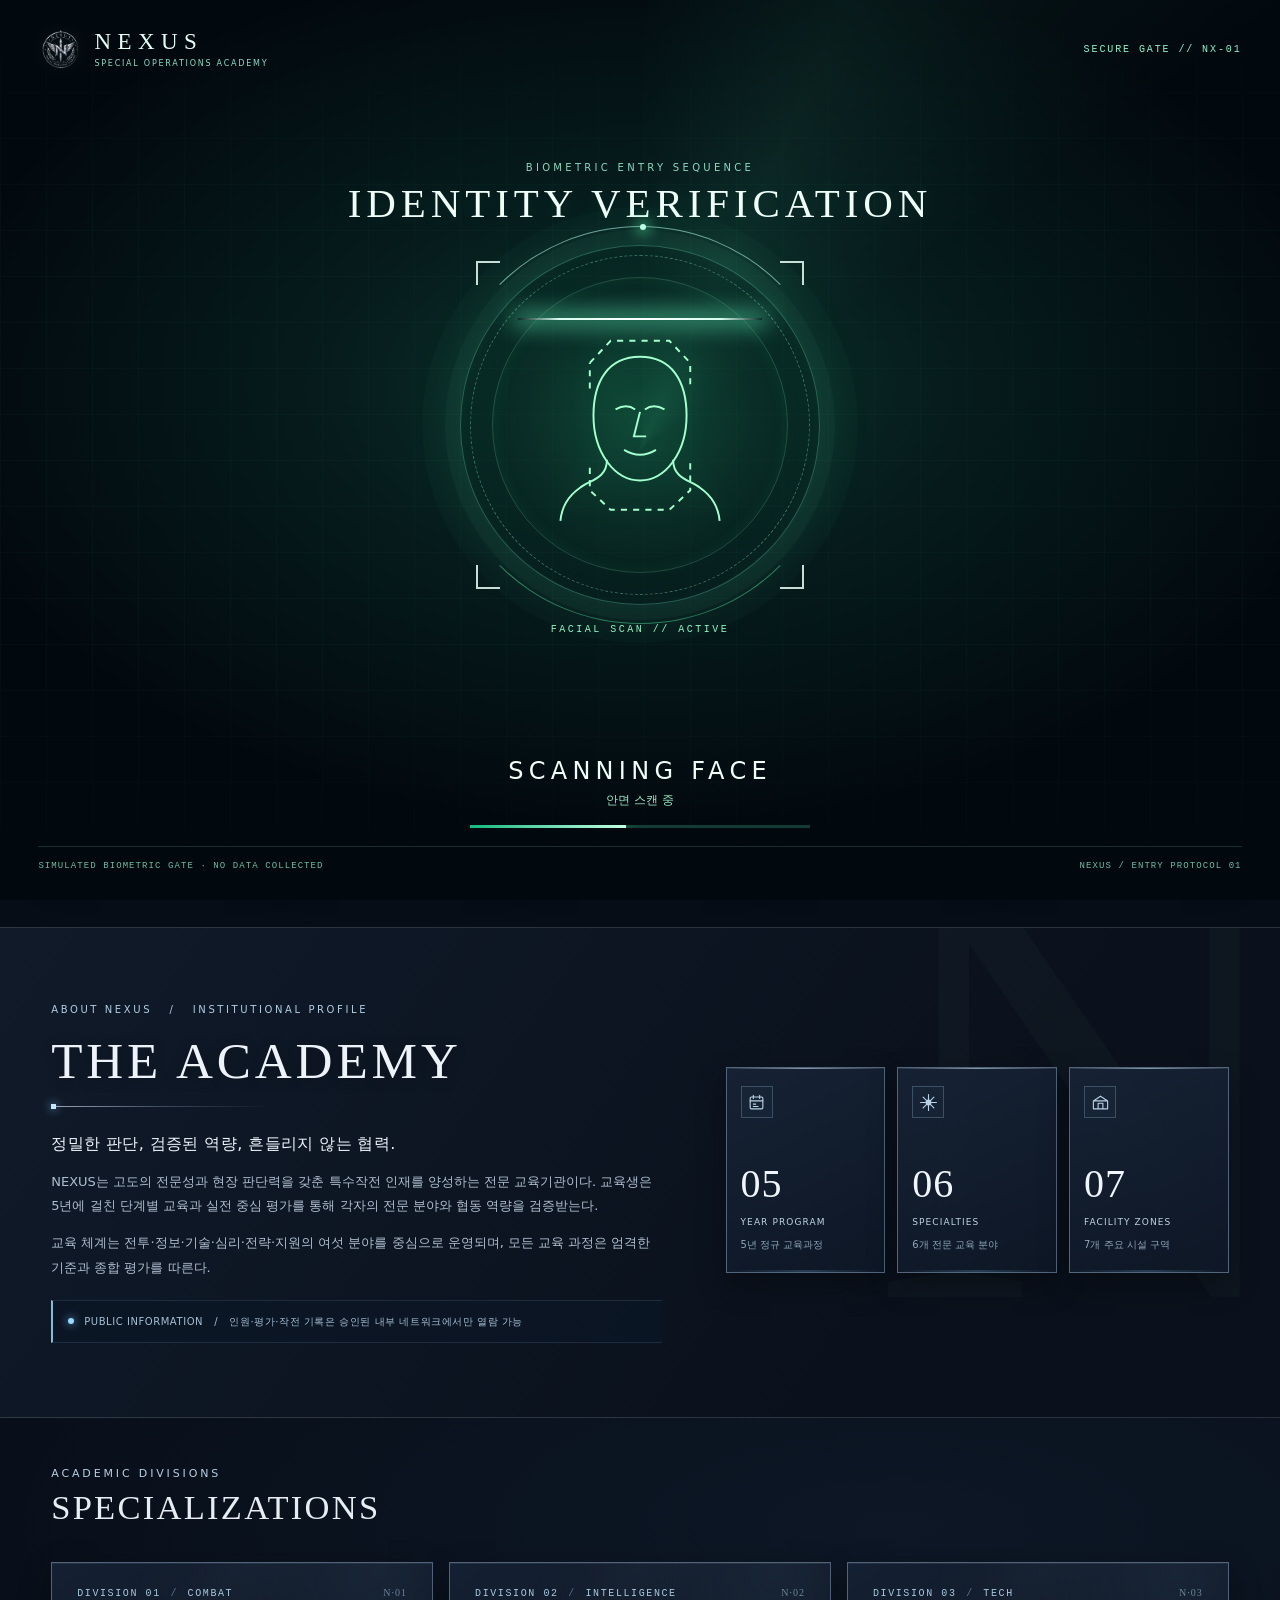
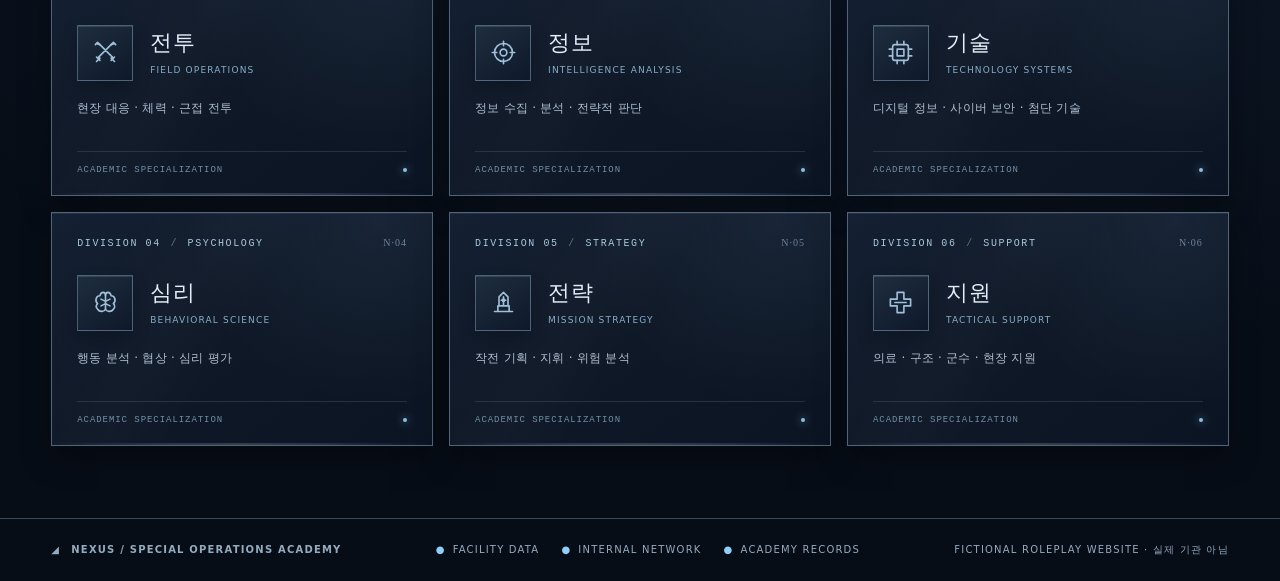
==== commit ec2393fd: "Update index.html" ====
--- a/index.html
+++ b/index.html
@@ -799,6 +799,19 @@
  .nx-gate-success,.nx-gate-face,.nx-gate-finger{transition:none!important}
 }
 
+
+/* v4.38: simulated fingerprint analyzer / compact green HUD */
+.nx-gate-analyzer{visibility:hidden;flex:none;display:flex;align-items:center;justify-content:center;gap:9px;max-width:94vw;white-space:nowrap;overflow:hidden;min-height:22px;margin:8px auto 0;color:#6bdcab;font:9px/1.25 ui-monospace,SFMono-Regular,Consolas,monospace;letter-spacing:.09em;text-shadow:0 0 12px #43ffaa30;font-variant-numeric:tabular-nums}
+.nx-gate[data-phase="finger"] .nx-gate-analyzer,.nx-gate[data-phase="grant"] .nx-gate-analyzer{visibility:visible}
+.nx-gate-analyzer-mark{color:#7cbd9f;border-right:1px solid #44a97b55;padding-right:9px}
+.nx-gate-analyzer-data{color:#b1ffda;min-width:235px;text-align:center}
+.nx-gate-analyzer-percent{color:#d0ffe9;min-width:48px;text-align:right}
+.nx-gate.nx-gate-holding .nx-gate-analyzer-data{animation:nx-code-blink .14s steps(2,end) infinite}
+@keyframes nx-code-blink{50%{opacity:.78}}
+@media(max-width:700px){.nx-gate-analyzer{font-size:7px;min-height:15px;margin-top:5px;gap:5px;letter-spacing:.02em}.nx-gate-analyzer-mark{padding-right:5px}.nx-gate-analyzer-data{min-width:0;width:auto}.nx-gate-analyzer-percent{min-width:39px}}
+@media(max-width:370px){.nx-gate-analyzer-mark{display:none}}
+@media(prefers-reduced-motion:reduce){.nx-gate.nx-gate-holding .nx-gate-analyzer-data{animation:none}}
+
 </style><link rel="stylesheet" href="image-protection.css">
 </head><body><div class="nx-gate" id="nxBiometricGate" data-phase="face" role="dialog" aria-modal="true" aria-label="NEXUS 모의 생체 인증" hidden>
  <div class="nx-gate-shell">
@@ -818,6 +831,7 @@
     <button type="button" id="nxGateTouch" class="nx-gate-touch" aria-label="오른손 검지로 센서 중앙을 길게 누르세요. 모의 인증입니다." disabled><span class="nx-gate-touch-progress" aria-hidden="true"></span></button>
    </div>
    <div class="nx-gate-track-label" id="nxGateScanLabel">FACIAL SCAN // ACTIVE</div>
+   <div class="nx-gate-analyzer" id="nxGateAnalyzer" aria-hidden="true"><span class="nx-gate-analyzer-mark">NX / DERMAL HASH</span><span id="nxGateAnalyzerText" class="nx-gate-analyzer-data">AWAITING CONTACT // ---- ---- ----</span><span id="nxGateAnalyzerPercent" class="nx-gate-analyzer-percent">000.0%</span></div>
   </div>
   <div class="nx-gate-panel">
    <div class="nx-gate-status-box" role="status" aria-live="polite" aria-atomic="true">
@@ -866,10 +880,10 @@
   <div class="nx-div-foot"><span>ACADEMIC SPECIALIZATION</span><span class="nx-div-glint" aria-hidden="true"></span></div>
 </article></div></div></main><footer class="footer"><strong>◢　NEXUS / SPECIAL OPERATIONS ACADEMY</strong><div class="foot-dots"><span>FACILITY DATA</span><span>INTERNAL NETWORK</span><span>ACADEMY RECORDS</span></div><span>FICTIONAL ROLEPLAY WEBSITE · 실제 기관 아님</span></footer><script src="image-protection.js" defer></script>
 <script>
-/* NEXUS v4.37 simulated biometric entry. No real sensors or personal data. */
+/* NEXUS v4.38 simulated biometric entry. No real sensors or personal data. */
 (function(){
   'use strict';
-  const KEY='nexusBiometricIntroSeen_v437';
+  const KEY='nexusBiometricIntroSeen_v438';
   try{if(sessionStorage.getItem(KEY)==='yes')return;}catch(_){}
   const gate=document.getElementById('nxBiometricGate');
   if(!gate)return;
@@ -878,10 +892,13 @@
   const sub=document.getElementById('nxGateStatusSub');
   const meter=document.getElementById('nxGateMeter');
   const label=document.getElementById('nxGateScanLabel');
+  const analyzer=document.getElementById('nxGateAnalyzerText');
+  const analyzerPercent=document.getElementById('nxGateAnalyzerPercent');
   const reduced=!!(window.matchMedia&&window.matchMedia('(prefers-reduced-motion: reduce)').matches);
-  const HOLD_MS=1250;
+  const HOLD_MS=3500;
   let phase='face', closed=false, holding=false, pointerId=null, keyboardHold=false, holdStart=0, frame=0;
   let timers=[];
+  let lastAnalyzerStep=-1;
   function later(fn,ms){timers.push(setTimeout(fn,ms));}
   function setPhase(next,heading,detail,caption,pct){
     if(closed)return;
@@ -898,7 +915,10 @@
     gate.classList.remove('nx-gate-holding');
     touch.style.setProperty('--hold-percent','0%');
     pointerId=null;
+    lastAnalyzerStep=-1;
     if(phase==='finger'&&!closed){
+      analyzer.textContent='AWAITING CONTACT // ---- ---- ----';
+      analyzerPercent.textContent='000.0%';
       meter.style.width='58%';status.textContent='FINGERPRINT REQUIRED';
       sub.textContent='오른손 검지로 중앙을 길게 누르세요';
     }
@@ -919,6 +939,8 @@
     endHold();
     successVibration();
     setPhase('grant','ACCESS GRANTED','접속 승인 완료','IDENTITY VERIFIED // 100%',100);
+    analyzer.textContent='PATTERN MATCH // IDENTITY VERIFIED';
+    analyzerPercent.textContent='100.0%';
     later(closeGate,reduced?650:1700);
   }
   function tick(now){
@@ -926,14 +948,23 @@
     const frac=Math.min(1,Math.max(0,(now-holdStart)/HOLD_MS));
     touch.style.setProperty('--hold-percent',(frac*100).toFixed(1)+'%');
     meter.style.width=(58+42*frac).toFixed(1)+'%';
+    const step=Math.floor((now-holdStart)/75);
+    if(step!==lastAnalyzerStep){
+      lastAnalyzerStep=step;
+      const a=(Math.imul(step+731, 2654435761)>>>0).toString(16).toUpperCase().padStart(8,'0');
+      const b=(Math.imul(step+1931, 2246822519)>>>0).toString(16).toUpperCase().padStart(8,'0');
+      const stage=frac<.30?'RIDGE MAP':frac<.65?'MINUTIAE':frac<.93?'HASH MATCH':'FINAL CHECK';
+      analyzer.textContent=stage+' // '+a.slice(0,4)+'-'+b.slice(0,4);
+      analyzerPercent.textContent=(frac*100).toFixed(1).padStart(5,'0')+'%';
+    }
     if(frac>=1){success();return;}
     frame=requestAnimationFrame(tick);
   }
   function beginHold(){
     if(closed||holding||phase!=='finger')return;
-    holding=true;
+    holding=true;lastAnalyzerStep=-1;
     gate.classList.add('nx-gate-holding');
-    status.textContent='VERIFYING...';sub.textContent='손가락을 유지하세요';
+    status.textContent='ANALYZING FINGERPRINT';sub.textContent='검지손가락을 계속 누르세요 · 3.5 SEC';
     holdStart=performance.now();frame=requestAnimationFrame(tick);
   }
   touch.addEventListener('pointerdown',e=>{
